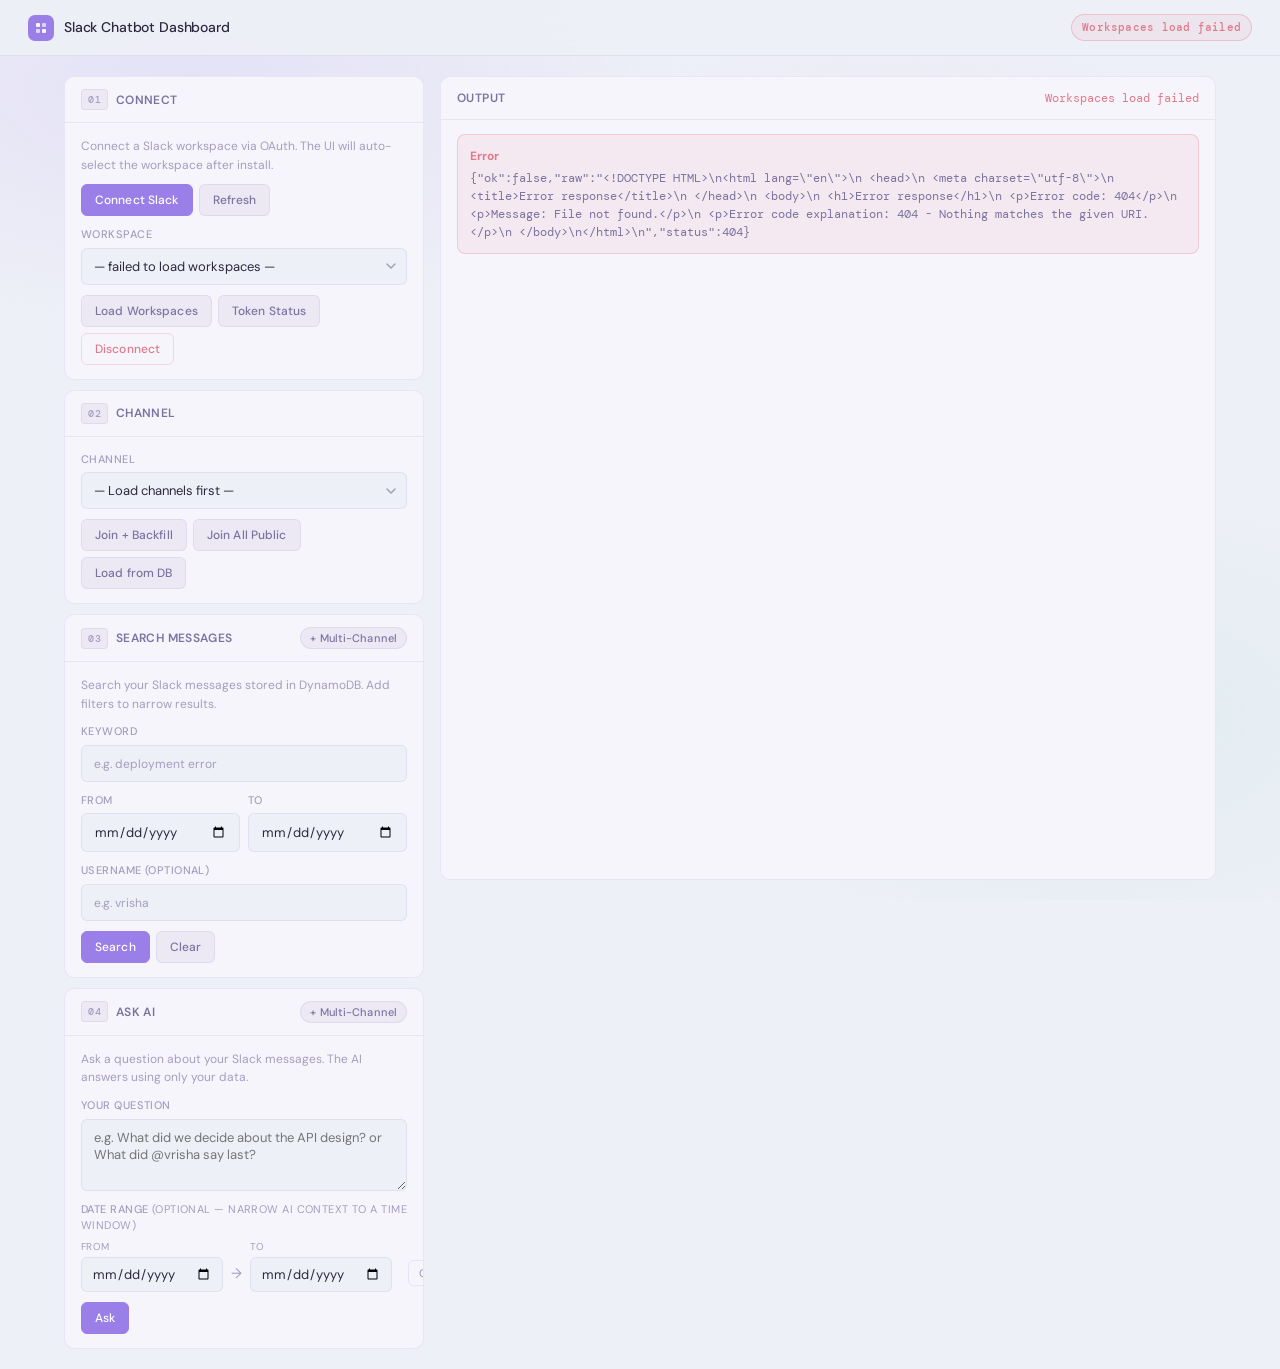
==== frontend/index.html @ 216f4c78 "adding date filter in ask ai feature" ====
<!doctype html>
<html lang="en">
<head>
  <meta charset="utf-8" />
  <title>Slack Chatbot Dashboard</title>
  <meta name="viewport" content="width=device-width, initial-scale=1" />
  <link rel="preconnect" href="https://fonts.googleapis.com">
  <link href="https://fonts.googleapis.com/css2?family=DM+Sans:wght@300;400;500;600&family=DM+Mono:wght@400;500&display=swap" rel="stylesheet">
<style>
    *, *::before, *::after { box-sizing: border-box; margin: 0; padding: 0; }

    :root {
      --bg: #eef0f7;
      --surface: #f7f5fc;
      --surface2: #ece9f5;
      --border: rgba(140,120,200,0.13);
      --border-hover: rgba(140,120,200,0.24);
      --text: #2c2840;
      --text-muted: #a49dbf;
      --text-soft: #7b73a0;
      --accent: #9b7fe8;
      --accent-glow: rgba(155,127,232,0.14);
      --danger: #e07a8a;
      --danger-bg: rgba(224,122,138,0.09);
      --success: #6dbfa0;
      --radius: 10px;
      --radius-sm: 6px;
    }

    body {
      font-family: 'DM Sans', sans-serif;
      background: var(--bg);
      color: var(--text);
      min-height: 100vh;
      font-size: 14px;
      line-height: 1.5;
      -webkit-font-smoothing: antialiased;
    }

    body::before {
      content: '';
      position: fixed;
      inset: 0;
      background:
        radial-gradient(ellipse 60% 40% at 15% 10%, rgba(185,160,245,0.18) 0%, transparent 65%),
        radial-gradient(ellipse 50% 40% at 85% 80%, rgba(130,210,190,0.13) 0%, transparent 65%),
        radial-gradient(ellipse 40% 30% at 70% 20%, rgba(245,170,185,0.10) 0%, transparent 60%);
      pointer-events: none;
      z-index: 0;
    }

    header {
      position: sticky;
      top: 0;
      z-index: 100;
      display: flex;
      align-items: center;
      justify-content: space-between;
      padding: 0 28px;
      height: 56px;
      background: rgba(238,240,247,0.85);
      backdrop-filter: blur(16px);
      -webkit-backdrop-filter: blur(16px);
      border-bottom: 1px solid var(--border);
    }

    .header-left { display: flex; align-items: center; gap: 10px; }

    .logo-icon {
      width: 26px; height: 26px;
      background: var(--accent);
      border-radius: 7px;
      display: flex; align-items: center; justify-content: center;
      flex-shrink: 0;
    }
    .logo-icon svg { display: block; }

    h1 { font-size: 14px; font-weight: 500; color: var(--text); letter-spacing: -0.01em; }

    .pill {
      font-size: 11px;
      font-family: 'DM Mono', monospace;
      font-weight: 500;
      padding: 4px 10px;
      border-radius: 999px;
      border: 1px solid var(--border);
      background: var(--surface);
      color: var(--text-soft);
      transition: all 0.3s ease;
      letter-spacing: 0.02em;
    }
    .pill.ok   { border-color: rgba(109,191,160,0.35); color: #3d9e7e; background: rgba(109,191,160,0.12); }
    .pill.warn { border-color: rgba(220,170,80,0.35);  color: #9e7820; background: rgba(220,170,80,0.10); }
    .pill.err  { border-color: rgba(224,122,138,0.35); color: var(--danger); background: var(--danger-bg); }
    .session-badge {
      font-size: 11px; font-family: 'DM Mono', monospace;
      color: var(--text-muted); letter-spacing: 0.02em;
      display: flex; align-items: center; gap: 8px;
    }
    .session-dot {
      width: 6px; height: 6px; border-radius: 50%;
      background: var(--success); flex-shrink: 0;
      box-shadow: 0 0 0 2px rgba(109,191,160,0.25);
    }
    button.logout-btn {
      padding: 4px 10px; font-size: 11px;
      border-color: rgba(224,122,138,0.2); color: var(--text-muted);
      background: transparent;
    }
    button.logout-btn:hover { color: var(--danger); border-color: rgba(224,122,138,0.4); background: var(--danger-bg); }


    .wrap {
      position: relative; z-index: 1;
      display: grid; grid-template-columns: 360px 1fr;
      gap: 16px; padding: 20px 24px;
      max-width: 1200px; margin: 0 auto;
    }

    .sidebar { display: flex; flex-direction: column; gap: 10px; }

    .panel {
      background: var(--surface);
      border: 1px solid var(--border);
      border-radius: var(--radius);
      overflow: hidden;
      transition: border-color 0.2s;
      animation: fadeIn 0.3s ease both;
    }
    .panel:nth-child(1) { animation-delay: 0.00s; }
    .panel:nth-child(2) { animation-delay: 0.07s; }
    .panel:nth-child(3) { animation-delay: 0.14s; }
    .panel:hover { border-color: var(--border-hover); }

    .panel-header {
      display: flex; align-items: center; gap: 8px;
      padding: 12px 16px;
      border-bottom: 1px solid var(--border);
    }

    .step-badge {
      font-size: 10px; font-family: 'DM Mono', monospace; font-weight: 500;
      color: var(--text-muted); background: var(--surface2);
      border: 1px solid var(--border); border-radius: 4px;
      padding: 2px 6px; letter-spacing: 0.05em;
    }

    .panel-title {
      font-size: 12px; font-weight: 600; color: var(--text-soft);
      letter-spacing: 0.03em; text-transform: uppercase;
    }

    .panel-body { padding: 14px 16px; display: flex; flex-direction: column; gap: 10px; }

    .hint { font-size: 12px; color: var(--text-muted); line-height: 1.55; }

    label {
      display: block; font-size: 11px; font-weight: 500;
      color: var(--text-muted); letter-spacing: 0.04em;
      text-transform: uppercase; margin-bottom: 5px;
    }

    input:not([type=checkbox]), select {
      width: 100%; padding: 9px 12px;
      border-radius: var(--radius-sm);
      border: 1px solid var(--border);
      background: var(--bg); color: var(--text);
      font-family: 'DM Sans', sans-serif; font-size: 13px;
      outline: none; transition: border-color 0.2s, box-shadow 0.2s;
      appearance: none; -webkit-appearance: none;
    }
    input[type=checkbox] {
      appearance: auto; -webkit-appearance: checkbox;
      width: 15px; height: 15px;
      flex-shrink: 0; cursor: pointer;
      margin: 0; padding: 0;
      accent-color: var(--accent);
      border: none; background: none;
      border-radius: 0;
    }
    select {
      background-image: url("data:image/svg+xml,%3Csvg width='10' height='6' viewBox='0 0 10 6' fill='none' xmlns='http://www.w3.org/2000/svg'%3E%3Cpath d='M1 1L5 5L9 1' stroke='%23a49dbf' stroke-width='1.5' stroke-linecap='round' stroke-linejoin='round'/%3E%3C/svg%3E");
      background-repeat: no-repeat; background-position: right 10px center; padding-right: 28px;
    }
    input:not([type=checkbox]):focus, select:focus {
      border-color: rgba(155,127,232,0.45);
      box-shadow: 0 0 0 3px var(--accent-glow);
    }
    input:not([type=checkbox])::placeholder { color: var(--text-muted); font-size: 12px; }

    .btn-group { display: flex; flex-wrap: wrap; gap: 6px; }

    button {
      padding: 7px 13px; border-radius: var(--radius-sm);
      border: 1px solid var(--border); background: var(--surface2);
      color: var(--text-soft); cursor: pointer;
      font-family: 'DM Sans', sans-serif; font-size: 12px; font-weight: 500;
      transition: all 0.15s ease; white-space: nowrap; letter-spacing: 0.01em;
    }
    button:hover { background: rgba(155,127,232,0.08); border-color: var(--border-hover); color: var(--text); }
    button:active { transform: scale(0.98); }

    button.primary { background: var(--accent); border-color: var(--accent); color: #fff; }
    button.primary:hover { background: #b096f0; border-color: #b096f0; }

    button.danger { border-color: rgba(224,122,138,0.25); color: var(--danger); background: transparent; }
    button.danger:hover { background: var(--danger-bg); border-color: rgba(224,122,138,0.45); }

    .row-2 { display: grid; grid-template-columns: 1fr 1fr; gap: 8px; }
    .field { display: flex; flex-direction: column; }

    .output-panel {
      background: var(--surface); border: 1px solid var(--border);
      border-radius: var(--radius); display: flex; flex-direction: column;
      position: sticky; top: 76px; height: calc(100vh - 96px); overflow: hidden;
    }
    .output-header {
      display: flex; align-items: center; justify-content: space-between;
      padding: 12px 16px; border-bottom: 1px solid var(--border); flex-shrink: 0;
    }
    .output-title { font-size: 12px; font-weight: 600; color: var(--text-soft); text-transform: uppercase; letter-spacing: 0.04em; }

    .status-bar { font-size: 12px; font-family: 'DM Mono', monospace; color: var(--text-muted); transition: color 0.3s; }
    .status-bar.ok   { color: #3d9e7e; }
    .status-bar.err  { color: var(--danger); }
    .status-bar.warn { color: #9e7820; }

    .output-body { flex: 1; overflow-y: auto; padding: 14px 16px; }
    .output-body::-webkit-scrollbar { width: 4px; }
    .output-body::-webkit-scrollbar-track { background: transparent; }
    .output-body::-webkit-scrollbar-thumb { background: var(--border-hover); border-radius: 2px; }

    pre {
      font-family: 'DM Mono', monospace; font-size: 12px;
      line-height: 1.65; color: var(--text-soft);
      white-space: pre-wrap; word-break: break-word;
    }

    @keyframes fadeIn {
      from { opacity: 0; transform: translateY(4px); }
      to   { opacity: 1; transform: translateY(0); }
    }

    @media (max-width: 900px) {
      .wrap { grid-template-columns: 1fr; }
      .output-panel { position: static; height: auto; min-height: 300px; }
    }
  </style>
</head>
<body>

<header>
  <div class="header-left">
    <div class="logo-icon">
      <svg width="14" height="14" viewBox="0 0 14 14" fill="none">
        <rect x="2" y="2" width="4" height="4" rx="1" fill="white" opacity="0.95"/>
        <rect x="8" y="2" width="4" height="4" rx="1" fill="white" opacity="0.65"/>
        <rect x="2" y="8" width="4" height="4" rx="1" fill="white" opacity="0.65"/>
        <rect x="8" y="8" width="4" height="4" rx="1" fill="white" opacity="0.95"/>
      </svg>
    </div>
    <h1>Slack Chatbot Dashboard</h1>
  </div>
  <div style="display:flex;align-items:center;gap:10px;">
    <div class="session-badge" id="sessionBadge" style="display:none;">
      <span class="session-dot"></span>
      <span id="sessionId" title="Your session ID">···</span>
    </div>
    <button class="logout-btn" id="logoutBtn" onclick="logout()" style="display:none;">Sign out</button>
    <span class="pill" id="pill">Idle</span>
  </div>
</header>

<div class="wrap">
  <div class="sidebar">

    <!-- Connect -->
    <div class="panel">
      <div class="panel-header">
        <span class="step-badge">01</span>
        <span class="panel-title">Connect</span>
      </div>
      <div class="panel-body">
        <p class="hint">Connect a Slack workspace via OAuth. The UI will auto-select the workspace after install.</p>
        <div class="btn-group">
          <button class="primary" onclick="connectSlack()">Connect Slack</button>
          <button onclick="location.reload()">Refresh</button>
        </div>
        <div class="field">
          <label>Workspace</label>
          <select id="workspaceSelect" onchange="loadChannels()">
            <option value="">— No workspaces loaded —</option>
          </select>
        </div>
        <div class="btn-group">
          <button onclick="loadWorkspaces()">Load Workspaces</button>
          <button onclick="checkToken()">Token Status</button>
          <button class="danger" onclick="disconnectWorkspace()">Disconnect</button>
        </div>
      </div>
    </div>

    <!-- Channel -->
    <div class="panel">
      <div class="panel-header">
        <span class="step-badge">02</span>
        <span class="panel-title">Channel</span>
      </div>
      <div class="panel-body">
        <div class="field">
          <label>Channel</label>
          <select id="channelSelect">
            <option value="">— Load channels first —</option>
          </select>
        </div>
        <div class="btn-group">
          <button onclick="joinSelectedAndBackfill()">Join + Backfill</button>
          <button onclick="joinAllAndBackfill()">Join All Public</button>
          <button onclick="loadMessagesFromDB()">Load from DB</button>
        </div>
      </div>
    </div>

    <!-- Search -->
    <div class="panel">
      <div class="panel-header">
        <span class="step-badge">03</span>
        <span class="panel-title">Search Messages</span>
        <div style="margin-left:auto;">
          <button id="searchModeToggle" onclick="toggleSearchMode()" style="font-size:11px;padding:3px 9px;border-radius:999px;background:var(--surface2);border:1px solid var(--border);color:var(--text-soft);">+ Multi-Channel</button>
        </div>
      </div>
      <div class="panel-body">
        <p class="hint" id="searchHint">Search your Slack messages stored in DynamoDB. Add filters to narrow results.</p>

        <!-- Single channel indicator -->
        <div id="searchSingleChannelInfo" style="display:none;font-size:12px;color:var(--text-muted);padding:6px 10px;background:var(--surface2);border-radius:6px;border:1px solid var(--border);">
          Searching in: <span id="searchSingleChannelName" style="color:var(--accent);font-weight:500;">#channel</span>
        </div>

        <!-- Multi-channel picker -->
        <div id="multiSearchChannelPicker" style="display:none;">
          <label>Select Channels to Search</label>
          <div id="multiSearchChannelList" style="max-height:130px;overflow-y:auto;border:1px solid var(--border);border-radius:var(--radius-sm);background:var(--bg);padding:6px 8px;display:flex;flex-direction:column;gap:4px;">
            <span style="font-size:12px;color:var(--text-muted);">Load channels first (Step 02)</span>
          </div>
          <div style="display:flex;gap:6px;margin-top:5px;">
            <button onclick="selectAllSearchChannels()" style="font-size:11px;padding:3px 8px;">Select All</button>
            <button onclick="clearAllSearchChannels()" style="font-size:11px;padding:3px 8px;">Clear All</button>
          </div>
        </div>

        <div class="field">
          <label>Keyword</label>
          <input id="keyword" placeholder="e.g. deployment error" />
        </div>
        <div class="row-2">
          <div class="field">
            <label>From</label>
            <input id="fromDate" type="date" />
          </div>
          <div class="field">
            <label>To</label>
            <input id="toDate" type="date" />
          </div>
        </div>
        <div class="field">
          <label>Username (optional)</label>
          <input id="searchUserId" placeholder="e.g. vrisha" />
        </div>
        <div class="btn-group">
          <button class="primary" id="searchBtn" onclick="searchMessages()">Search</button>
          <button onclick="clearSearch()">Clear</button>
        </div>
      </div>
    </div>

    <!-- Chat (Day 2 — input ready, endpoint wired when backend exists) -->
    <div class="panel">
      <div class="panel-header">
        <span class="step-badge">04</span>
        <span class="panel-title">Ask AI</span>
        <div style="margin-left:auto;">
          <button id="chatModeToggle" onclick="toggleChatMode()" style="font-size:11px;padding:3px 9px;border-radius:999px;background:var(--surface2);border:1px solid var(--border);color:var(--text-soft);">+ Multi-Channel</button>
        </div>
      </div>
      <div class="panel-body">
        <p class="hint">Ask a question about your Slack messages. The AI answers using only your data.</p>

        <!-- Single channel indicator -->
        <div id="chatSingleChannelInfo" style="display:none;font-size:12px;color:var(--text-muted);padding:6px 10px;background:var(--surface2);border-radius:6px;border:1px solid var(--border);">
          Asking in: <span id="chatSingleChannelName" style="color:var(--accent);font-weight:500;">#channel</span>
        </div>

        <!-- Multi-channel picker for chat -->
        <div id="multiChatChannelPicker" style="display:none;">
          <label>Select Channels to Query</label>
          <div id="multiChatChannelList" style="max-height:130px;overflow-y:auto;border:1px solid var(--border);border-radius:var(--radius-sm);background:var(--bg);padding:6px 8px;display:flex;flex-direction:column;gap:4px;">
            <span style="font-size:12px;color:var(--text-muted);">Load channels first (Step 02)</span>
          </div>
          <div style="display:flex;gap:6px;margin-top:5px;">
            <button onclick="selectAllChatChannels()" style="font-size:11px;padding:3px 8px;">Select All</button>
            <button onclick="clearAllChatChannels()" style="font-size:11px;padding:3px 8px;">Clear All</button>
          </div>
        </div>

        <div class="field">
          <label>Your Question</label>
          <textarea id="chatQuestion"
            placeholder="e.g. What did we decide about the API design? or What did @vrisha say last?"
            style="width:100%;min-height:72px;resize:vertical;padding:9px 12px;
                   border-radius:6px;border:1px solid var(--border);
                   background:var(--bg);color:var(--text);
                   font-family:'DM Sans',sans-serif;font-size:13px;
                   outline:none;transition:border-color .2s,box-shadow .2s;"></textarea>
        </div>

        <div class="field">
          <label>Date Range <span style="font-weight:400;color:var(--text-muted)">(optional — narrow AI context to a time window)</span></label>
          <div style="display:flex;gap:8px;align-items:center;">
            <div style="flex:1;">
              <div style="font-size:10px;color:var(--text-muted);margin-bottom:3px;text-transform:uppercase;letter-spacing:.04em;">From</div>
              <input type="date" id="chatFromDate" style="width:100%;padding:7px 10px;border-radius:6px;border:1px solid var(--border);background:var(--bg);color:var(--text);font-size:13px;font-family:'DM Sans',sans-serif;" />
            </div>
            <div style="color:var(--text-muted);margin-top:16px;">→</div>
            <div style="flex:1;">
              <div style="font-size:10px;color:var(--text-muted);margin-bottom:3px;text-transform:uppercase;letter-spacing:.04em;">To</div>
              <input type="date" id="chatToDate" style="width:100%;padding:7px 10px;border-radius:6px;border:1px solid var(--border);background:var(--bg);color:var(--text);font-size:13px;font-family:'DM Sans',sans-serif;" />
            </div><br>
            <div style="margin-top:16px;">
              <button onclick="document.getElementById('chatFromDate').value='';document.getElementById('chatToDate').value='';"
                style="font-size:11px;padding:5px 10px;color:var(--text-muted);background:transparent;border:1px solid var(--border);border-radius:5px;cursor:pointer;">Clear</button>
            </div>
          </div>
        </div>

        <div class="btn-group">
          <button class="primary" id="askBtn" onclick="askChat()">Ask</button>
        </div>
        <div id="chatAnswer" style="display:none;margin-top:8px;padding:10px 12px;
             border-radius:6px;background:var(--surface2);border:1px solid var(--border);">
          <div style="font-size:11px;font-weight:600;color:var(--text-muted);
               text-transform:uppercase;letter-spacing:.04em;margin-bottom:6px;">Answer</div>
          <div id="chatAnswerText" style="font-size:13px;color:var(--text);line-height:1.6;"></div>
          <div id="chatCitations" style="margin-top:10px;"></div>
        </div>
      </div>
    </div>

  </div>

  <!-- Output -->
  <div class="output-panel">
    <div class="output-header">
      <span class="output-title">Output</span>
      <span class="status-bar" id="status">Idle</span>
    </div>
    <div class="output-body">
      <div id="out"></div>
    </div>
  </div>
</div>

<script>
  let oauthPopup = null;

  function getApiBase(){ return window.location.origin + "/api"; }
  function bust(url){ return url + (url.includes("?") ? "&" : "?") + "_ts=" + Date.now(); }
  function setStatus(msg, type){ const s=document.getElementById("status"); const p=document.getElementById("pill"); s.textContent=msg; s.className="status-bar" + (type?" "+type:""); p.textContent=msg.length>24?msg.slice(0,24)+"…":msg; p.className="pill" + (type?" "+type:""); }
  function show(obj){
    const el = document.getElementById("out");
    if (!obj) { el.innerHTML = ""; return; }

    // ── helpers ──────────────────────────────────────────────────────────────
    function esc(s){ return (s||"").replace(/&/g,"&amp;").replace(/</g,"&lt;").replace(/>/g,"&gt;"); }
    function stripSlack(t){ return (t||"").replace(/<https?:\/\/[^|>]+\|([^>]+)>/g,"$1").replace(/<https?:\/\/[^>]+>/g,"[link]").replace(/[*_`]/g,""); }
    function tag(el, cls, html){ return `<${el} class="${cls}">${html}</${el}>`; }
    function badge(txt, color){ return `<span style="display:inline-block;padding:2px 8px;border-radius:999px;font-size:10px;font-weight:600;font-family:'DM Mono',monospace;background:${color}22;color:${color};border:1px solid ${color}44;">${esc(txt)}</span>`; }

    function msgCard(m, idx){
      const name   = esc(m.username || m.user_id || "unknown");
      const time   = esc(m.timestamp_human || m.ts || m.sk || "");
      const ch     = m.channel_id ? `<span style="color:var(--accent);font-size:10px;">#${esc(m.channel_id)}</span>` : "";
      const text   = esc(stripSlack(m.text || m.snippet || "")).replace(/\n/g,"<br>");
      const num    = idx != null ? `<span style="color:var(--text-muted);font-size:10px;font-family:'DM Mono',monospace;flex-shrink:0;">[${idx+1}]</span>` : "";
      return `
        <div style="border:1px solid var(--border);border-radius:8px;padding:10px 12px;margin-bottom:8px;background:var(--surface);">
          <div style="display:flex;align-items:center;gap:8px;margin-bottom:6px;flex-wrap:wrap;">
            ${num}
            <span style="font-size:12px;font-weight:600;color:var(--text);">${name}</span>
            ${ch}
            <span style="font-size:11px;color:var(--text-muted);margin-left:auto;">${time}</span>
          </div>
          <div style="font-size:13px;color:var(--text-soft);line-height:1.55;">${text || '<em style="color:var(--text-muted);">no text</em>'}</div>
        </div>`;
    }

    function statRow(label, val){
      return `<div style="display:flex;justify-content:space-between;align-items:center;padding:5px 0;border-bottom:1px solid var(--border);">
        <span style="font-size:12px;color:var(--text-muted);">${esc(label)}</span>
        <span style="font-size:12px;font-weight:600;color:var(--text);font-family:'DM Mono',monospace;">${esc(String(val))}</span>
      </div>`;
    }

    function section(title, content){
      return `<div style="margin-bottom:16px;">
        <div style="font-size:10px;font-weight:700;color:var(--text-muted);text-transform:uppercase;letter-spacing:.06em;margin-bottom:8px;">${title}</div>
        ${content}
      </div>`;
    }

    // ── error ─────────────────────────────────────────────────────────────────
    if (obj.ok === false || obj.error){
      el.innerHTML = `<div style="padding:12px;border-radius:8px;background:var(--danger-bg);border:1px solid rgba(224,122,138,0.3);">
        <div style="font-size:12px;font-weight:700;color:var(--danger);margin-bottom:4px;">Error</div>
        <div style="font-size:12px;color:var(--text-soft);font-family:'DM Mono',monospace;">${esc(obj.error || obj.slack_error?.error || JSON.stringify(obj))}</div>
      </div>`;
      return;
    }

    let html = "";

    // ── DB messages (loadMessagesFromDB) ──────────────────────────────────────
    if (obj.items && Array.isArray(obj.items)){
      const items = obj.items.filter(m => !(m.subtype === "channel_join" || m.subtype === "channel_leave"));
      const joins = obj.items.length - items.length;
      html += section("Messages from DB",
        `<div style="font-size:11px;color:var(--text-muted);margin-bottom:10px;">`
        + `Showing <strong>${items.length}</strong> messages`
        + (joins ? ` <span style="color:var(--text-muted);">(${joins} join/leave events hidden)</span>` : "")
        + `</div>`
        + (items.length ? items.map((m,i) => msgCard(m,i)).join("") : `<div style="color:var(--text-muted);font-size:13px;">No messages found.</div>`)
      );
    }

    // ── search results ────────────────────────────────────────────────────────
    else if (obj.messages && Array.isArray(obj.messages)){
      const filters = obj.filters || {};
      const filterBadges = [
        filters.username && badge("@"+filters.username, "#0d9488"),
        filters.from    && badge("from "+filters.from, "#2563eb"),
        filters.to      && badge("to "+filters.to, "#2563eb"),
        obj.query       && badge("\""+obj.query+"\"", "#5b4fcf"),
      ].filter(Boolean).join(" ");

      html += `<div style="display:flex;align-items:center;gap:8px;margin-bottom:12px;flex-wrap:wrap;">
        <span style="font-size:13px;font-weight:600;color:var(--text);">${obj.count || 0} result${obj.count===1?"":"s"}</span>
        ${obj.channels_searched > 1 ? badge(obj.channels_searched+" channels","#9b7fe8") : ""}
        ${filterBadges}
      </div>`;

      if (obj.messages.length){
        html += obj.messages.map((m,i) => msgCard(m,i)).join("");
      } else {
        html += `<div style="text-align:center;padding:24px;color:var(--text-muted);font-size:13px;">No messages matched your search.</div>`;
      }
    }

    // ── backfill / join results ───────────────────────────────────────────────
    else if (obj.backfill_all || obj.join_all || obj.backfill || obj.join){
      if (obj.join_all){
        html += section("Join All Channels",
          statRow("Joined", obj.join_all.joined_count ?? "—") +
          statRow("Failed", obj.join_all.failed_count ?? "—")
        );
      }
      if (obj.backfill_all){
        const res = obj.backfill_all.results || [];
        const ok  = res.filter(r=>r.ok);
        html += section("Backfill Summary",
          statRow("Total stored", obj.backfill_all.total_stored ?? "—") +
          statRow("Channels processed", res.length) +
          statRow("Successful", ok.length)
        );
        if (ok.length){
          html += section("Per-channel",
            ok.map(r=>`<div style="display:flex;justify-content:space-between;padding:4px 0;border-bottom:1px solid var(--border);font-size:12px;">
              <span style="color:var(--text-soft);font-family:'DM Mono',monospace;">${esc(r.channel)}</span>
              <span style="color:var(--success);font-weight:600;">${r.stored} stored</span>
            </div>`).join("")
          );
        }
      }
      if (obj.join && !obj.join_all){
        html += section("Channel Joined", statRow("Channel", obj.join.channel_id||"✓"));
      }
      if (obj.backfill && !obj.backfill_all){
        html += section("Backfill Complete",
          statRow("Stored", obj.backfill.stored ?? "—") +
          statRow("Has more", obj.backfill.has_more ? "Yes (paginate)" : "No")
        );
      }
    }

    // ── workspaces ────────────────────────────────────────────────────────────
    else if (obj.workspaces){
      html += section("Connected Workspaces",
        obj.workspaces.length
          ? obj.workspaces.map(w=>`<div style="display:flex;align-items:center;gap:8px;padding:7px 10px;border-radius:6px;background:var(--surface2);margin-bottom:6px;">
              <span style="font-size:18px;">💼</span>
              <div>
                <div style="font-size:13px;font-weight:600;color:var(--text);">${esc(w.team_name||"Unnamed")}</div>
                <div style="font-size:10px;color:var(--text-muted);font-family:'DM Mono',monospace;">${esc(w.team_id)}</div>
              </div>
            </div>`).join("")
          : `<div style="color:var(--text-muted);font-size:13px;">No workspaces connected yet.</div>`
      );
    }

    // ── disconnect ────────────────────────────────────────────────────────────
    else if (obj.ok && obj.team_id && obj.revoked !== undefined){
      html += `<div style="padding:12px;border-radius:8px;background:rgba(109,191,160,0.08);border:1px solid rgba(109,191,160,0.3);">
        <div style="font-size:13px;font-weight:600;color:var(--success);">✓ Workspace disconnected</div>
        <div style="font-size:11px;color:var(--text-muted);margin-top:4px;font-family:'DM Mono',monospace;">${esc(obj.team_id)}</div>
      </div>`;
    }

    // ── chat summary (after AI answer) ────────────────────────────────────────
    else if (obj.ok && obj.question){
      html += `<div style="padding:10px 12px;border-radius:8px;background:rgba(155,127,232,0.06);border:1px solid rgba(155,127,232,0.15);">
        <div style="font-size:11px;font-weight:700;color:var(--accent);text-transform:uppercase;letter-spacing:.04em;margin-bottom:6px;">Query Info</div>
        <div style="font-size:12px;color:var(--text-soft);margin-bottom:4px;">${esc(obj.question)}</div>
        <div style="display:flex;gap:12px;margin-top:8px;font-size:11px;color:var(--text-muted);">
          <span>📨 ${obj.retrieved || 0} messages retrieved</span>
          ${obj.channels_searched > 1 ? `<span>🌐 ${obj.channels_searched} channels</span>` : ""}
        </div>
      </div>`;
    }

    // ── generic ok ───────────────────────────────────────────────────────────
    else if (obj.ok){
      html += `<div style="padding:10px 12px;border-radius:8px;background:rgba(109,191,160,0.08);border:1px solid rgba(109,191,160,0.3);font-size:13px;color:var(--success);">✓ Done</div>`;
    }

    el.innerHTML = html || `<div style="color:var(--text-muted);font-size:12px;">No output.</div>`;
  }
  async function safeJson(r){ const text = await r.text(); try { return JSON.parse(text); } catch { return {ok:false, raw:text, status:r.status}; } }

  async function fetchJson(url, options){
    const res = await fetch(bust(url), Object.assign({ cache:"no-store", credentials:"include" }, options || {}));
    return safeJson(res);
  }

  async function refreshNow(){ await loadWorkspaces(); }

  async function loadWorkspaces(preferredTeamId=""){
    try{
      setStatus("Loading workspaces…");
      const data = await fetchJson(getApiBase() + "/workspaces");
      show(data);
      const sel = document.getElementById("workspaceSelect");
      const channelSel = document.getElementById("channelSelect");
      sel.innerHTML = "";
      channelSel.innerHTML = '<option value="">— Load channels first —</option>';
      if (!data.ok) {
        sel.innerHTML = '<option value="">— failed to load workspaces —</option>';
        setStatus("Workspaces load failed", "err");
        return;
      }
      const list = data.workspaces || [];
      if (!list.length) {
        sel.innerHTML = '<option value="">— none connected yet —</option>';
        setStatus("No workspaces connected", "warn");
        return;
      }
      let chosen = false;
      list.forEach((w, idx) => {
        const opt = document.createElement("option");
        opt.value = w.team_id;
        opt.textContent = w.team_id + (w.team_name ? (" • " + w.team_name) : "");
        if ((preferredTeamId && w.team_id === preferredTeamId) || (!preferredTeamId && idx === 0)) { opt.selected = true; chosen = true; }
        sel.appendChild(opt);
      });
      if (!chosen && sel.options.length > 0) sel.selectedIndex = 0;
      setStatus("Workspaces loaded", "ok");
      if (sel.value) await loadChannels();
    }catch(e){ show({ok:false, error:String(e)}); setStatus("Workspaces load failed", "err"); }
  }

  function connectSlack(){
    setStatus("Opening Slack OAuth…");
    oauthPopup = window.open(getApiBase() + "/install", "slack_oauth_popup", "width=700,height=800,menubar=no,toolbar=no,location=yes,resizable=yes,scrollbars=yes,status=no");
    if (!oauthPopup) setStatus("Popup blocked", "err");
  }

  window.addEventListener("message", async (event) => {
    const data = event.data || {};
    if (data.type === "slack_oauth_success") {
      setStatus("Workspace connected — refreshing…", "ok");
      // Small delay to let the OAuth callback finish writing to DynamoDB
      await new Promise(res => setTimeout(res, 600));
      await loadWorkspaces(data.team_id || "");
    } else if (data.type === "slack_oauth_error") {
      show({ok:false, oauth_error:data.error});
      setStatus("Slack connect failed", "err");
    }
  });

  async function checkToken(){
    const team_id = document.getElementById("workspaceSelect").value;
    if(!team_id){ setStatus("Select a workspace first", "warn"); return; }
    setStatus("Checking token…");
    const data = await fetchJson(getApiBase() + "/token/status?team_id=" + encodeURIComponent(team_id));
    show(data);
    setStatus(data.ok && data.has_token ? "Token OK" : "Token missing", data.ok && data.has_token ? "ok" : "warn");
  }

  async function loadChannels(){
    const team_id = document.getElementById("workspaceSelect").value;
    const sel = document.getElementById("channelSelect");
    if(!team_id){ sel.innerHTML = '<option value="">— Load channels first —</option>'; return; }
    setStatus("Loading channels…");
    const data = await fetchJson(getApiBase() + "/channels?team_id=" + encodeURIComponent(team_id));
    show(data);
    sel.innerHTML = "";
    if (!data.ok) { sel.innerHTML = '<option value="">— failed to load channels —</option>'; setStatus("Channels load failed", "err"); return; }
    const channels = data.channels || [];
    if (!channels.length) { sel.innerHTML = '<option value="">— no channels returned —</option>'; setStatus("No channels", "warn"); return; }
    channels.forEach(c => { const opt=document.createElement("option"); opt.value=c.id; opt.textContent="#" + c.name; sel.appendChild(opt); });
    setStatus("Channels loaded", "ok");
    // Refresh multi-channel pickers if they're open
    if (searchMultiMode) populateMultiChannelList("multiSearchChannelList");
    if (chatMultiMode)   populateMultiChannelList("multiChatChannelList");
  }

  async function backfillOneChannel(team_id, channel_id){
    let cursor = "", totalStored = 0;
    while (true){
      const url = getApiBase() + "/backfill-channel?team_id=" + encodeURIComponent(team_id) + "&channel_id=" + encodeURIComponent(channel_id) + "&limit=200" + (cursor ? "&cursor=" + encodeURIComponent(cursor) : "");
      const data = await fetchJson(url, { method:"POST" });
      if (!data.ok) return { ok:false, error:data };
      totalStored += (data.stored_new || 0);
      if (!data.has_more) break;
      cursor = data.next_cursor || "";
      await new Promise(res => setTimeout(res, 350));
    }
    return { ok:true, stored: totalStored };
  }

  async function joinSelectedAndBackfill(){
    try{
      const team_id = document.getElementById("workspaceSelect").value;
      const channel_id = document.getElementById("channelSelect").value;
      if(!team_id || !channel_id){ setStatus("Select workspace + channel first", "warn"); return; }
      setStatus("Joining channel…");
      const j = await fetchJson(getApiBase() + "/join-channel?team_id=" + encodeURIComponent(team_id) + "&channel_id=" + encodeURIComponent(channel_id), { method:"POST" });
      if(!j.ok){ show(j); setStatus("Join failed", "err"); return; }
      setStatus("Backfilling…");
      const bf = await backfillOneChannel(team_id, channel_id);
      show({ join:j, backfill:bf });
      setStatus(bf.ok ? ("Done — " + bf.stored + " stored") : "Backfill failed", bf.ok ? "ok" : "err");
    }catch(e){ show({ok:false, error:String(e)}); setStatus("Failed", "err"); }
  }

  async function joinAllAndBackfill(){
    try{
      const team_id = document.getElementById("workspaceSelect").value;
      if(!team_id){ setStatus("Select a workspace first", "warn"); return; }
      setStatus("Joining all public channels…");
      const j = await fetchJson(getApiBase() + "/join-all-public?team_id=" + encodeURIComponent(team_id), { method:"POST" });
      if(!j.ok){ show(j); setStatus("Join-all failed", "err"); return; }
      await loadChannels();
      const channelIds = Array.from(document.getElementById("channelSelect").options).map(o => o.value).filter(Boolean);
      if(!channelIds.length){ show(j); setStatus("No channels loaded", "warn"); return; }
      let total = 0, results = [];
      for (let i = 0; i < channelIds.length; i++){
        setStatus(`Backfilling ${i+1}/${channelIds.length}…`);
        const bf = await backfillOneChannel(team_id, channelIds[i]);
        results.push({ channel: channelIds[i], ...bf });
        if (bf.ok) total += bf.stored;
        await new Promise(res => setTimeout(res, 400));
      }
      show({ join_all:j, backfill_all:{ total_stored: total, results } });
      setStatus("Done — " + total + " total stored", "ok");
    }catch(e){ show({ok:false, error:String(e)}); setStatus("Failed", "err"); }
  }

  async function loadMessagesFromDB(){
    try{
      const team_id = document.getElementById("workspaceSelect").value;
      const channel_id = document.getElementById("channelSelect").value;
      if(!team_id || !channel_id){ setStatus("Select workspace + channel first", "warn"); return; }
      setStatus("Loading from DB…");
      const data = await fetchJson(getApiBase() + "/db-messages?team_id=" + encodeURIComponent(team_id) + "&channel_id=" + encodeURIComponent(channel_id) + "&limit=50");
      show(data);
      setStatus(data.ok ? "Loaded from DB" : "DB load failed", data.ok ? "ok" : "err");
    }catch(e){ show({ok:false, error:String(e)}); setStatus("DB load failed", "err"); }
  }

  async function disconnectWorkspace(){
    try{
      const team_id = document.getElementById("workspaceSelect").value;
      const workspaceSel = document.getElementById("workspaceSelect");
      const channelSel = document.getElementById("channelSelect");
      if(!team_id){ setStatus("Select a workspace first", "warn"); return; }
      if(!confirm("Disconnect this workspace? This will revoke the token and delete the secret.")) return;
      setStatus("Disconnecting…");
      const data = await fetchJson(getApiBase() + "/workspaces/" + encodeURIComponent(team_id), { method:"DELETE" });
      show(data);
      if (!data.ok) { setStatus("Disconnect failed", "err"); return; }
      workspaceSel.innerHTML = '<option value="">— none connected yet —</option>';
      channelSel.innerHTML = '<option value="">— Load channels first —</option>';
      setStatus("Disconnected", "ok");
      await loadWorkspaces();
    }catch(e){ show({ok:false, error:String(e)}); setStatus("Disconnect failed", "err"); }
  }

  // ── Mode state ────────────────────────────────────────────────────────────
  let searchMultiMode = false;
  let chatMultiMode   = false;

  function toggleSearchMode() {
    searchMultiMode = !searchMultiMode;
    const btn = document.getElementById("searchModeToggle");
    const picker = document.getElementById("multiSearchChannelPicker");
    const info = document.getElementById("searchSingleChannelInfo");
    if (searchMultiMode) {
      btn.textContent = "✕ Single Channel";
      btn.style.background = "rgba(155,127,232,0.12)";
      btn.style.borderColor = "rgba(155,127,232,0.4)";
      btn.style.color = "var(--accent)";
      picker.style.display = "block";
      info.style.display = "none";
      populateMultiChannelList("multiSearchChannelList");
    } else {
      btn.textContent = "+ Multi-Channel";
      btn.style.background = "";
      btn.style.borderColor = "";
      btn.style.color = "";
      picker.style.display = "none";
      info.style.display = "none";
    }
  }

  function toggleChatMode() {
    chatMultiMode = !chatMultiMode;
    const btn = document.getElementById("chatModeToggle");
    const picker = document.getElementById("multiChatChannelPicker");
    const info = document.getElementById("chatSingleChannelInfo");
    if (chatMultiMode) {
      btn.textContent = "✕ Single Channel";
      btn.style.background = "rgba(155,127,232,0.12)";
      btn.style.borderColor = "rgba(155,127,232,0.4)";
      btn.style.color = "var(--accent)";
      picker.style.display = "block";
      info.style.display = "none";
      populateMultiChannelList("multiChatChannelList");
    } else {
      btn.textContent = "+ Multi-Channel";
      btn.style.background = "";
      btn.style.borderColor = "";
      btn.style.color = "";
      picker.style.display = "none";
      info.style.display = "none";
    }
  }

  // Track selections per container independently
  const _multiSelections = {};

  function populateMultiChannelList(containerId) {
    const container = document.getElementById(containerId);
    const channelSel = document.getElementById("channelSelect");
    const opts = Array.from(channelSel.options).filter(o => o.value);
    if (!opts.length) {
      container.innerHTML = '<span style="font-size:12px;color:var(--text-muted);">Load channels first (Step 02)</span>';
      return;
    }
    // First time: default all checked. After that: restore user's choices.
    if (!_multiSelections[containerId]) {
      _multiSelections[containerId] = new Set(opts.map(o => o.value));
    }
    const sel = _multiSelections[containerId];
    container.innerHTML = "";
    opts.forEach(o => {
      const uid = "chk_" + containerId + "_" + o.value.replace(/[^a-zA-Z0-9]/g,"_");
      const cb = document.createElement("input");
      cb.type  = "checkbox";
      cb.id    = uid;
      cb.value = o.value;
      cb.checked = sel.has(o.value);
      // Update our tracking set on change
      cb.addEventListener("change", () => {
        if (cb.checked) sel.add(o.value); else sel.delete(o.value);
      });
      const lbl = document.createElement("label");
      lbl.htmlFor = uid;
      lbl.style.cssText = "display:flex;align-items:center;gap:8px;padding:6px 8px;border-radius:5px;cursor:pointer;width:100%;box-sizing:border-box;text-transform:none;letter-spacing:0;font-size:13px;color:var(--text-soft);font-weight:400;margin:0;";
      lbl.onmouseover = () => lbl.style.background = "rgba(155,127,232,0.08)";
      lbl.onmouseout  = () => lbl.style.background = "transparent";
      lbl.appendChild(cb);
      lbl.appendChild(document.createTextNode(o.textContent));
      container.appendChild(lbl);
    });
  }

  function getCheckedChannels(containerId) {
    return Array.from(document.getElementById(containerId).querySelectorAll('input[type=checkbox]:checked')).map(cb => cb.value);
  }

  function selectAllSearchChannels() {
    document.getElementById("multiSearchChannelList").querySelectorAll("input[type=checkbox]").forEach(cb => { cb.checked = true; if(_multiSelections["multiSearchChannelList"]) _multiSelections["multiSearchChannelList"].add(cb.value); });
  }
  function clearAllSearchChannels() {
    document.getElementById("multiSearchChannelList").querySelectorAll("input[type=checkbox]").forEach(cb => { cb.checked = false; if(_multiSelections["multiSearchChannelList"]) _multiSelections["multiSearchChannelList"].delete(cb.value); });
  }
  function selectAllChatChannels() {
    document.getElementById("multiChatChannelList").querySelectorAll("input[type=checkbox]").forEach(cb => { cb.checked = true; if(_multiSelections["multiChatChannelList"]) _multiSelections["multiChatChannelList"].add(cb.value); });
  }
  function clearAllChatChannels() {
    document.getElementById("multiChatChannelList").querySelectorAll("input[type=checkbox]").forEach(cb => { cb.checked = false; if(_multiSelections["multiChatChannelList"]) _multiSelections["multiChatChannelList"].delete(cb.value); });
  }

  async function searchMessages(){
    try {
      const team_id = document.getElementById("workspaceSelect").value;
      if (!team_id) { setStatus("Select workspace first", "warn"); return; }
      const q = document.getElementById("keyword").value.trim();
      const from = document.getElementById("fromDate").value;
      const to = document.getElementById("toDate").value;
      const user_id = document.getElementById("searchUserId").value.trim();

      if (searchMultiMode) {
        const channelIds = getCheckedChannels("multiSearchChannelList");
        if (!channelIds.length) { setStatus("Select at least one channel", "warn"); return; }
        let url = getApiBase() + "/search/multi?team_id=" + encodeURIComponent(team_id)
          + "&channel_ids=" + encodeURIComponent(channelIds.join(","));
        if (q) url += "&q=" + encodeURIComponent(q);
        if (from) url += "&from=" + encodeURIComponent(from);
        if (to) url += "&to=" + encodeURIComponent(to);
        if (user_id) url += "&username=" + encodeURIComponent(user_id);
        setStatus("Searching " + channelIds.length + " channels…");
        const data = await fetchJson(url);
        show(data);
        const n = data.count || 0;
        const chCount = data.channels_searched || channelIds.length;
        setStatus(data.ok ? (n > 0 ? `Found ${n} result${n===1?"":"s"} across ${chCount} channels` : "No results found") : "Search failed", data.ok ? (n > 0 ? "ok" : "warn") : "err");
      } else {
        const channel_id = document.getElementById("channelSelect").value;
        if (!channel_id) { setStatus("Select workspace + channel first", "warn"); return; }
        let url = getApiBase() + "/search?team_id=" + encodeURIComponent(team_id) + "&channel_id=" + encodeURIComponent(channel_id);
        if (q) url += "&q=" + encodeURIComponent(q);
        if (from) url += "&from=" + encodeURIComponent(from);
        if (to) url += "&to=" + encodeURIComponent(to);
        if (user_id) url += "&username=" + encodeURIComponent(user_id);
        setStatus("Searching…");
        const data = await fetchJson(url);
        show(data);
        const n = data.count || 0;
        setStatus(data.ok ? (n > 0 ? `Found ${n} message${n===1?"":"s"}` : "No results found") : "Search failed", data.ok ? (n > 0 ? "ok" : "warn") : "err");
      }
    } catch(e) {
      show({ ok:false, error: String(e) });
      setStatus("Search error", "err");
    }
  }
  // ── Ask AI ───────────────────────────────────────────────────────────────
  async function askChat() {
    try {
      const team_id    = document.getElementById("workspaceSelect").value;
      const question   = document.getElementById("chatQuestion").value.trim();
      const fromDate   = document.getElementById("chatFromDate").value  || null;
      const toDate     = document.getElementById("chatToDate").value    || null;
      if (!team_id) { setStatus("Select a workspace first", "warn"); return; }
      if (!question)               { setStatus("Enter a question first", "warn"); return; }
      if (question.length > 500)   { setStatus("Question too long (max 500 chars)", "warn"); return; }
      if (fromDate && toDate && fromDate > toDate) { setStatus("'From' date must be before 'To' date", "warn"); return; }

      const btn = document.getElementById("askBtn");
      btn.disabled    = true;
      btn.textContent = "Asking…";
      document.getElementById("chatAnswer").style.display = "none";

      let requestBody;
      let endpoint;

      if (chatMultiMode) {
        const channelIds = getCheckedChannels("multiChatChannelList");
        if (!channelIds.length) { setStatus("Select at least one channel", "warn"); btn.disabled = false; btn.textContent = "Ask"; return; }
        endpoint = getApiBase() + "/chat/multi";
        const payload = { team_id, channel_ids: channelIds, question };
        if (fromDate) payload.from_date = fromDate;
        if (toDate)   payload.to_date   = toDate;
        requestBody = JSON.stringify(payload);
        const dateRange = fromDate ? ` · ${fromDate}${toDate ? " → " + toDate : "+"}` : "";
        setStatus("Thinking across " + channelIds.length + " channels" + dateRange + "…");
      } else {
        const channel_id = document.getElementById("channelSelect").value;
        if (!channel_id) { setStatus("Select workspace + channel first", "warn"); btn.disabled = false; btn.textContent = "Ask"; return; }
        endpoint = getApiBase() + "/chat";
        const payload = { team_id, channel_id, question };
        if (fromDate) payload.from_date = fromDate;
        if (toDate)   payload.to_date   = toDate;
        requestBody = JSON.stringify(payload);
        const dateRange = fromDate ? ` · ${fromDate}${toDate ? " → " + toDate : "+"}` : "";
        setStatus("Thinking" + dateRange + "…");
      }

      const r = await fetch(endpoint, {
        method:      "POST",
        credentials: "include",
        headers:     { "Content-Type": "application/json" },
        body:        requestBody,
      });
      const data = await safeJson(r);
      show(data);

      if (r.status === 403) { setStatus("Access denied", "err"); return; }

      if (data.ok && data.answer) {
        var raw = data.answer || "";

        function parseSection(text, label) {
          var lines = text.split("\n");
          var collecting = false;
          var result = [];
          var allLabels = ["answer", "key points", "action items", "citations"];
          for (var i = 0; i < lines.length; i++) {
            var line = lines[i];
            var lineLower = line.toLowerCase();
            var startsWithLabel = allLabels.some(function (l) { return lineLower.startsWith(l + ":"); });
            if (lineLower.startsWith(label.toLowerCase() + ":")) {
              collecting = true;
              var rest = line.substring(line.indexOf(":") + 1).trim();
              if (rest) result.push(rest);
            } else if (collecting && startsWithLabel) {
              break;
            } else if (collecting) {
              result.push(line);
            }
          }
          return result.join("\n").trim();
        }

        function esc(s) {
          return (s || "").replace(/&/g, "&amp;").replace(/</g, "&lt;").replace(/>/g, "&gt;");
        }

        var answerText  = parseSection(raw, "Answer") || raw;
        var keyPoints   = parseSection(raw, "Key points");
        var actionItems = parseSection(raw, "Action items");

        var html = '<div style="font-size:13px;color:var(--text);line-height:1.7;">'
          + esc(answerText).split("\n").join("<br>") + "</div>";

        if (keyPoints && keyPoints.toLowerCase() !== "none" && keyPoints.trim() !== "") {
          var bullets = keyPoints.split("\n")
            .map(function (b) { return b.replace(/^[\*\-]\s*/, "").trim(); })
            .filter(function (b) { return b.length > 0; });
          html += '<div style="margin-top:12px;">'
            + '<div style="font-size:11px;font-weight:600;color:var(--text-muted);text-transform:uppercase;letter-spacing:.04em;margin-bottom:6px;">Key Points</div>';
          for (var i = 0; i < bullets.length; i++) {
            html += '<div style="display:flex;gap:6px;margin-bottom:4px;font-size:13px;color:var(--text-soft);">'
              + '<span style="color:var(--accent);flex-shrink:0;">&#xB7;</span>'
              + "<span>" + esc(bullets[i]) + "</span></div>";
          }
          html += "</div>";
        }

        if (actionItems && actionItems.toLowerCase() !== "none" && actionItems.trim() !== "") {
          html += '<div style="margin-top:12px;padding:8px 12px;border-radius:6px;'
            + "background:rgba(155,127,232,0.07);border:1px solid rgba(155,127,232,0.15);\">"
            + '<div style="font-size:11px;font-weight:600;color:var(--accent);text-transform:uppercase;'
            + 'letter-spacing:.04em;margin-bottom:4px;">Action Items</div>'
            + '<div style="font-size:13px;color:var(--text-soft);">'
            + esc(actionItems).split("\n").join("<br>") + "</div></div>";
        }

        // Multi-channel badge
        if (data.channels_searched && data.channels_searched > 1) {
          html = '<div style="font-size:11px;color:var(--accent);margin-bottom:8px;padding:4px 8px;background:rgba(155,127,232,0.08);border-radius:4px;border:1px solid rgba(155,127,232,0.2);">🌐 Answer synthesized from <strong>' + data.channels_searched + ' channels</strong> · ' + (data.retrieved_count || 0) + ' messages reviewed</div>' + html;
        }

        // Resolved username badge — shown when a name was auto-detected from the question
        if (data.resolved_username) {
          html = '<div style="font-size:11px;color:var(--teal,#0d9488);margin-bottom:8px;padding:4px 10px;background:rgba(13,148,136,0.07);border-radius:4px;border:1px solid rgba(13,148,136,0.2);display:inline-flex;align-items:center;gap:5px;">'
            + '👤 Filtering messages from <strong>@' + data.resolved_username + '</strong></div><br>' + html;
        }

        // Date range badge
        const chatFrom = document.getElementById("chatFromDate").value;
        const chatTo   = document.getElementById("chatToDate").value;
        if (chatFrom || chatTo) {
          const rangeLabel = chatFrom && chatTo ? chatFrom + " → " + chatTo
                           : chatFrom ? "From " + chatFrom
                           : "Until " + chatTo;
          html = '<div style="font-size:11px;color:#2563eb;margin-bottom:8px;padding:4px 10px;background:rgba(37,99,235,0.07);border-radius:4px;border:1px solid rgba(37,99,235,0.2);display:inline-flex;align-items:center;gap:5px;">'
            + '📅 Date range: <strong>' + rangeLabel + '</strong></div><br>' + html;
        }

        document.getElementById("chatAnswerText").innerHTML = html;

        const citBox = document.getElementById("chatCitations");
        if (data.citations && data.citations.length > 0) {
          function stripSlack(t) {
            return (t || "").replace(/<https?:\/\/[^|>]+\|([^>]+)>/g, "$1")
              .replace(/<https?:\/\/[^>]+>/g, "[link]")
              .replace(/[*_]/g, "");
          }
          citBox.innerHTML = `
            <div style="margin-top:14px;border-top:1px solid var(--border);padding-top:10px;">
              <div style="font-size:11px;font-weight:600;color:var(--text-muted);text-transform:uppercase;letter-spacing:.04em;margin-bottom:8px;">
                Sources (${data.citations.length})
              </div>
              ${data.citations.map((c, i) => `
                <div style="border-left:2px solid var(--accent);padding:6px 10px;margin-bottom:8px;border-radius:0 6px 6px 0;background:var(--surface2);">
                  <div style="font-family:'DM Mono',monospace;font-size:11px;color:var(--text-muted);margin-bottom:4px;">
                    [${i + 1}] ${c.timestamp_human || ""} · ${c.username || c.user_id || "unknown"}${c.channel_id ? ' · <span style="color:var(--accent);">#' + c.channel_id + '</span>' : ''}
                  </div>
                  <div style="font-size:12px;color:var(--text-soft);line-height:1.5;">
                    ${stripSlack(c.snippet || c.text || "").slice(0, 200)}${(c.snippet || "").length > 200 ? "…" : ""}
                  </div>
                </div>`).join("")}
            </div>`;
        } else {
          citBox.innerHTML = "";
        }

        document.getElementById("chatAnswer").style.display = "block";
        const chInfo = data.channels_searched && data.channels_searched > 1 ? ` (${data.channels_searched} channels)` : "";
        setStatus("Answer ready" + chInfo, "ok");
        show({ ok: true, question: data.question, retrieved: data.retrieved_count, channels_searched: data.channels_searched });      } else {
        setStatus("Chat failed", "err");
      }
    } catch (e) {
      show({ ok: false, error: String(e) });
      setStatus("Chat error", "err");
    } finally {
      const btn = document.getElementById("askBtn");
      btn.disabled    = false;
      btn.textContent = "Ask";
    }
  }
// ── Keyboard shortcut: Ctrl+Enter in textarea ─────────────────────────
  document.addEventListener("DOMContentLoaded", () => {
    const ta = document.getElementById("chatQuestion");
    if (ta) {
      ta.addEventListener("keydown", e => {
        if ((e.ctrlKey || e.metaKey) && e.key === "Enter") askChat();
      });
    }
  });

  function clearSearch(){
    document.getElementById("keyword").value = "";
    document.getElementById("fromDate").value = "";
    document.getElementById("toDate").value = "";
    document.getElementById("searchUserId").value = "";
    document.getElementById("chatFromDate").value = "";
    document.getElementById("chatToDate").value = "";
    show({});
    setStatus("Cleared");
  }

  // ── Session Init ─────────────────────────────────────────────────────────
  async function initSession() {
    try {
      const r = await fetchJson(getApiBase() + "/session");
      if (r.ok && r.session_id) {
        document.getElementById("sessionId").textContent = r.session_id.slice(0, 8) + "…";
        document.getElementById("sessionBadge").style.display = "flex";
        document.getElementById("logoutBtn").style.display    = "inline-block";
      }
    } catch(e) { /* non-fatal */ }
    await loadWorkspaces();
  }

  async function logout() {
    if (!confirm("Sign out? Your session will be cleared.")) return;
    try {
      await fetch(getApiBase() + "/logout", { method: "POST", credentials: "include" });
    } catch(e) {}
    // Clear UI
    document.getElementById("workspaceSelect").innerHTML = '<option value="">— none connected yet —</option>';
    document.getElementById("channelSelect").innerHTML   = '<option value="">— Load channels first —</option>';
    document.getElementById("sessionBadge").style.display = "none";
    document.getElementById("logoutBtn").style.display    = "none";
    show({});
    setStatus("Signed out", "warn");
  }

  initSession();
</script>
</body>
</html>
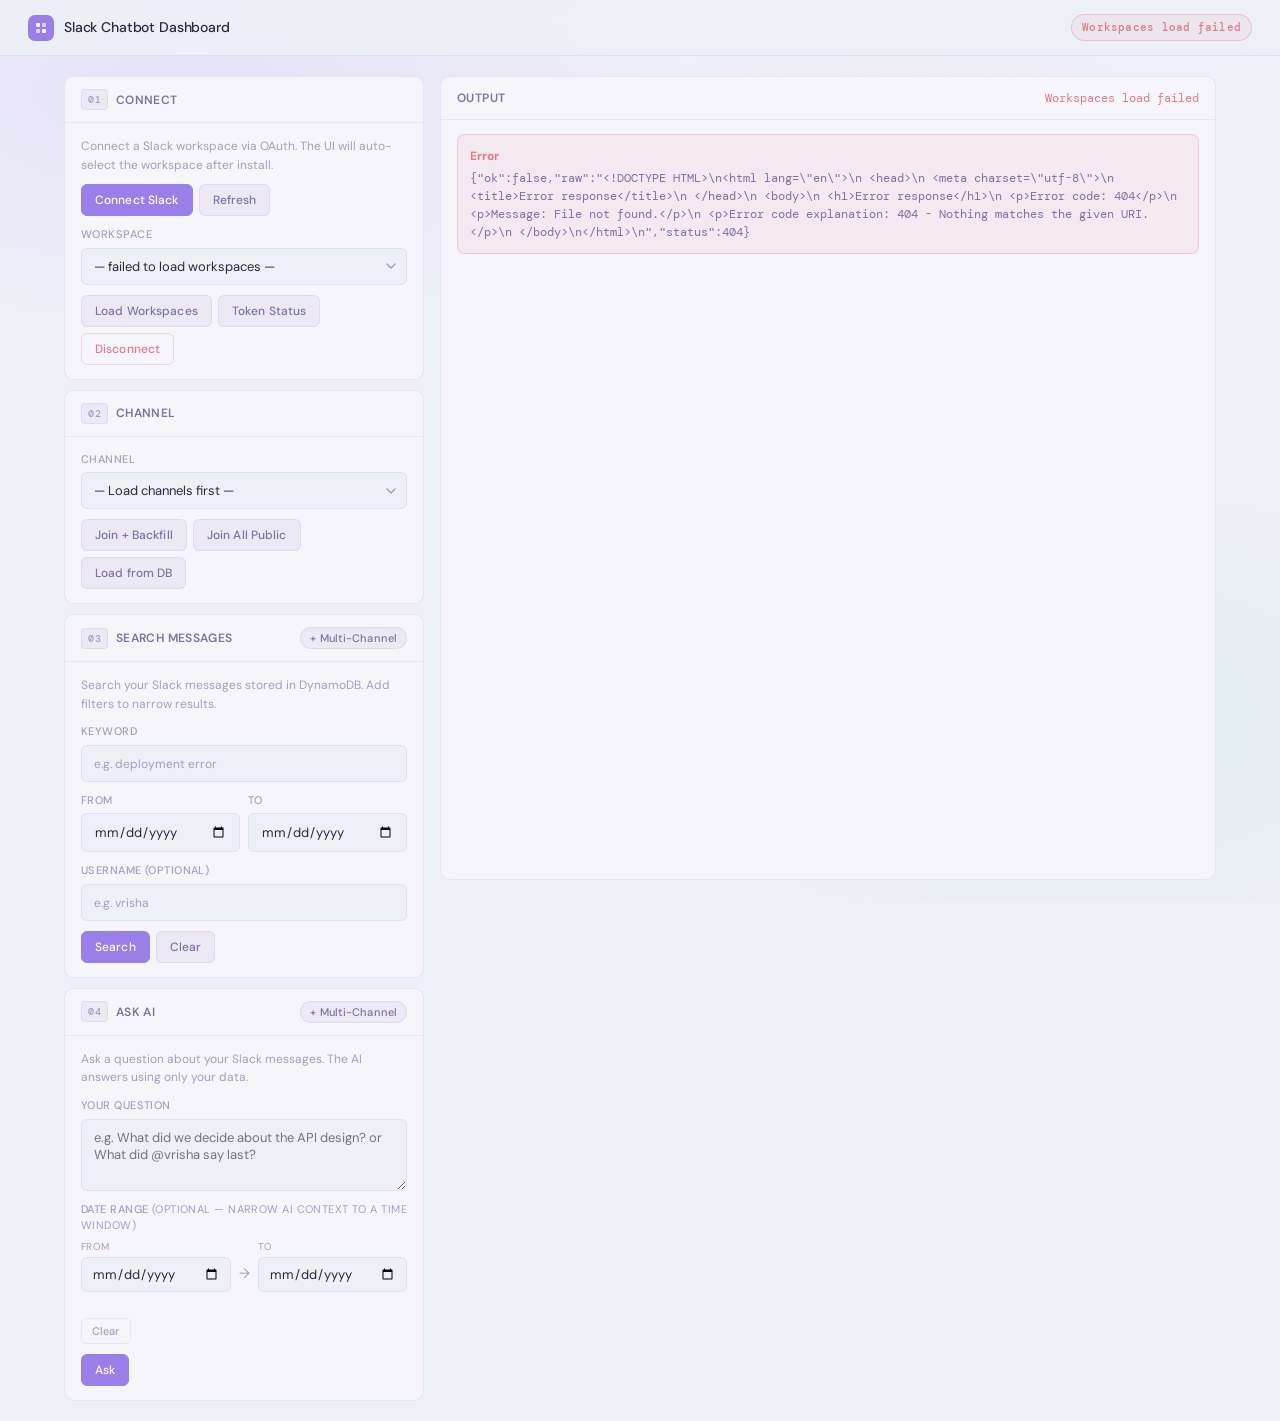
==== commit cadd1e98: "adding date filter in ask ai feature" ====
--- a/frontend/index.html
+++ b/frontend/index.html
@@ -426,14 +426,14 @@
             <div style="flex:1;">
               <div style="font-size:10px;color:var(--text-muted);margin-bottom:3px;text-transform:uppercase;letter-spacing:.04em;">To</div>
               <input type="date" id="chatToDate" style="width:100%;padding:7px 10px;border-radius:6px;border:1px solid var(--border);background:var(--bg);color:var(--text);font-size:13px;font-family:'DM Sans',sans-serif;" />
-            </div><br>
-            <div style="margin-top:16px;">
+            </div>
+          </div>
+        </div>
+
+        <div style="margin-top:16px;">
               <button onclick="document.getElementById('chatFromDate').value='';document.getElementById('chatToDate').value='';"
                 style="font-size:11px;padding:5px 10px;color:var(--text-muted);background:transparent;border:1px solid var(--border);border-radius:5px;cursor:pointer;">Clear</button>
-            </div>
-          </div>
-        </div>
-
+        </div>
         <div class="btn-group">
           <button class="primary" id="askBtn" onclick="askChat()">Ask</button>
         </div>
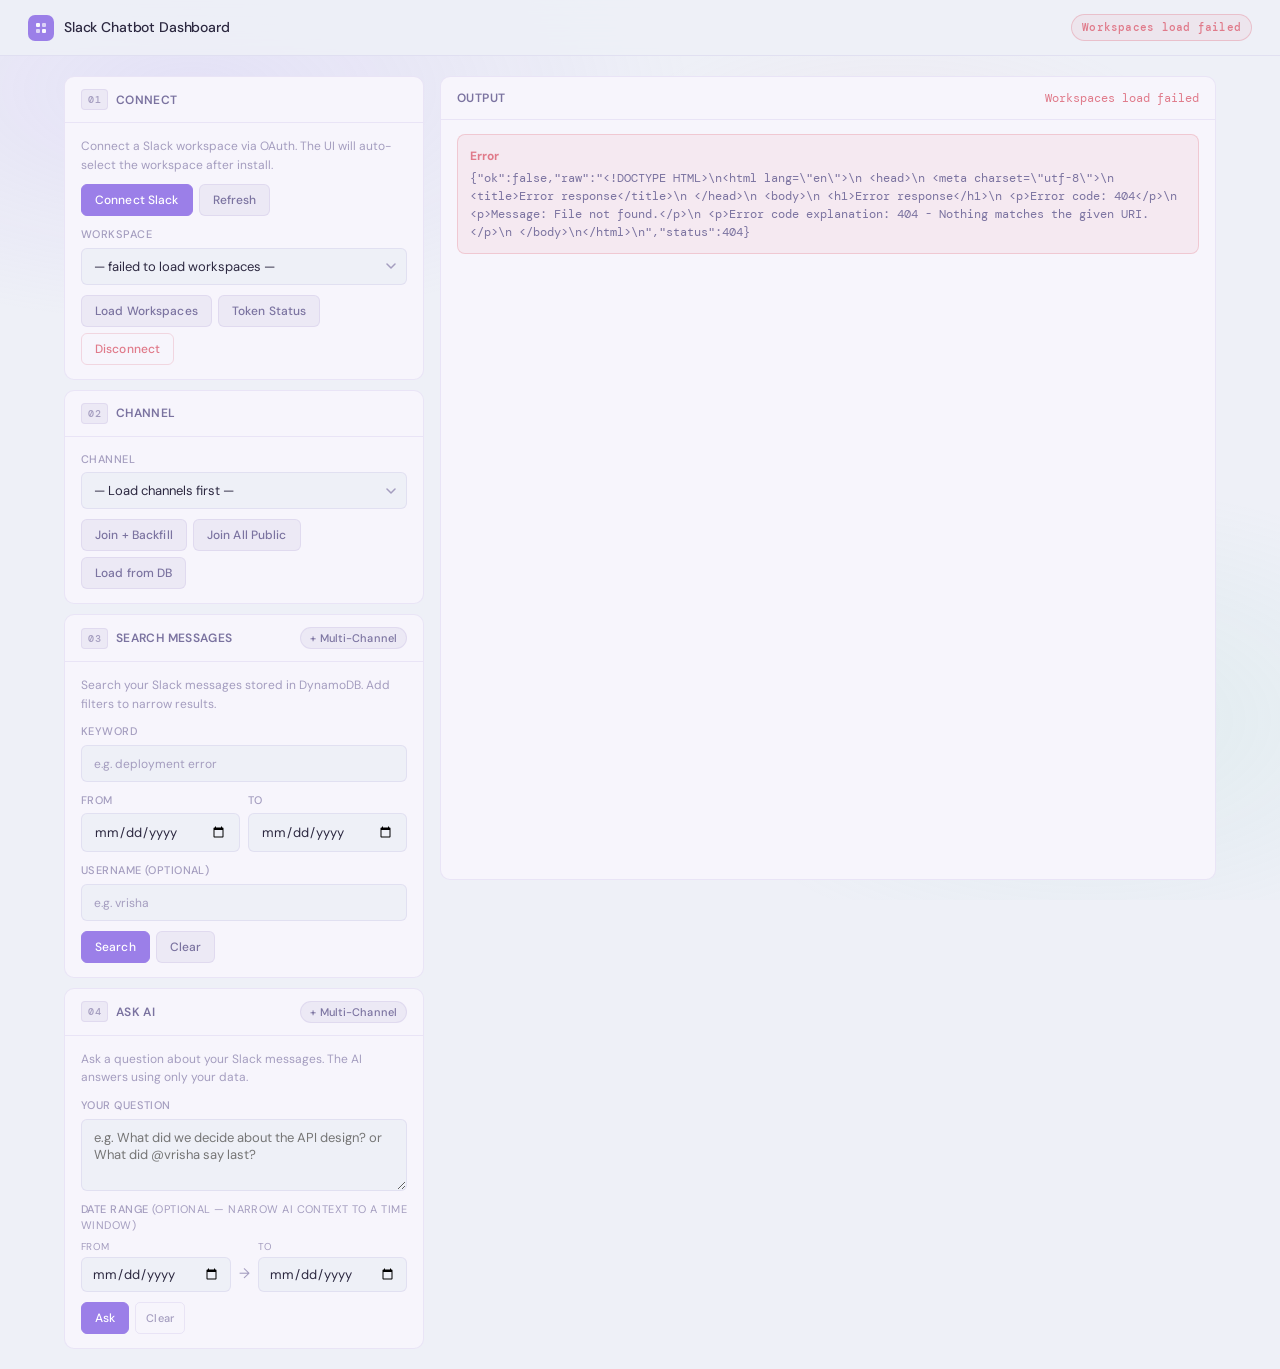
==== commit e036b23b: "adding date filter in ask ai feature" ====
--- a/frontend/index.html
+++ b/frontend/index.html
@@ -430,12 +430,10 @@
           </div>
         </div>
 
-        <div style="margin-top:16px;">
-              <button onclick="document.getElementById('chatFromDate').value='';document.getElementById('chatToDate').value='';"
-                style="font-size:11px;padding:5px 10px;color:var(--text-muted);background:transparent;border:1px solid var(--border);border-radius:5px;cursor:pointer;">Clear</button>
-        </div>
         <div class="btn-group">
           <button class="primary" id="askBtn" onclick="askChat()">Ask</button>
+          <button onclick="document.getElementById('chatFromDate').value='';document.getElementById('chatToDate').value='';"
+                style="font-size:11px;padding:5px 10px;color:var(--text-muted);background:transparent;border:1px solid var(--border);border-radius:5px;cursor:pointer;">Clear</button>
         </div>
         <div id="chatAnswer" style="display:none;margin-top:8px;padding:10px 12px;
              border-radius:6px;background:var(--surface2);border:1px solid var(--border);">
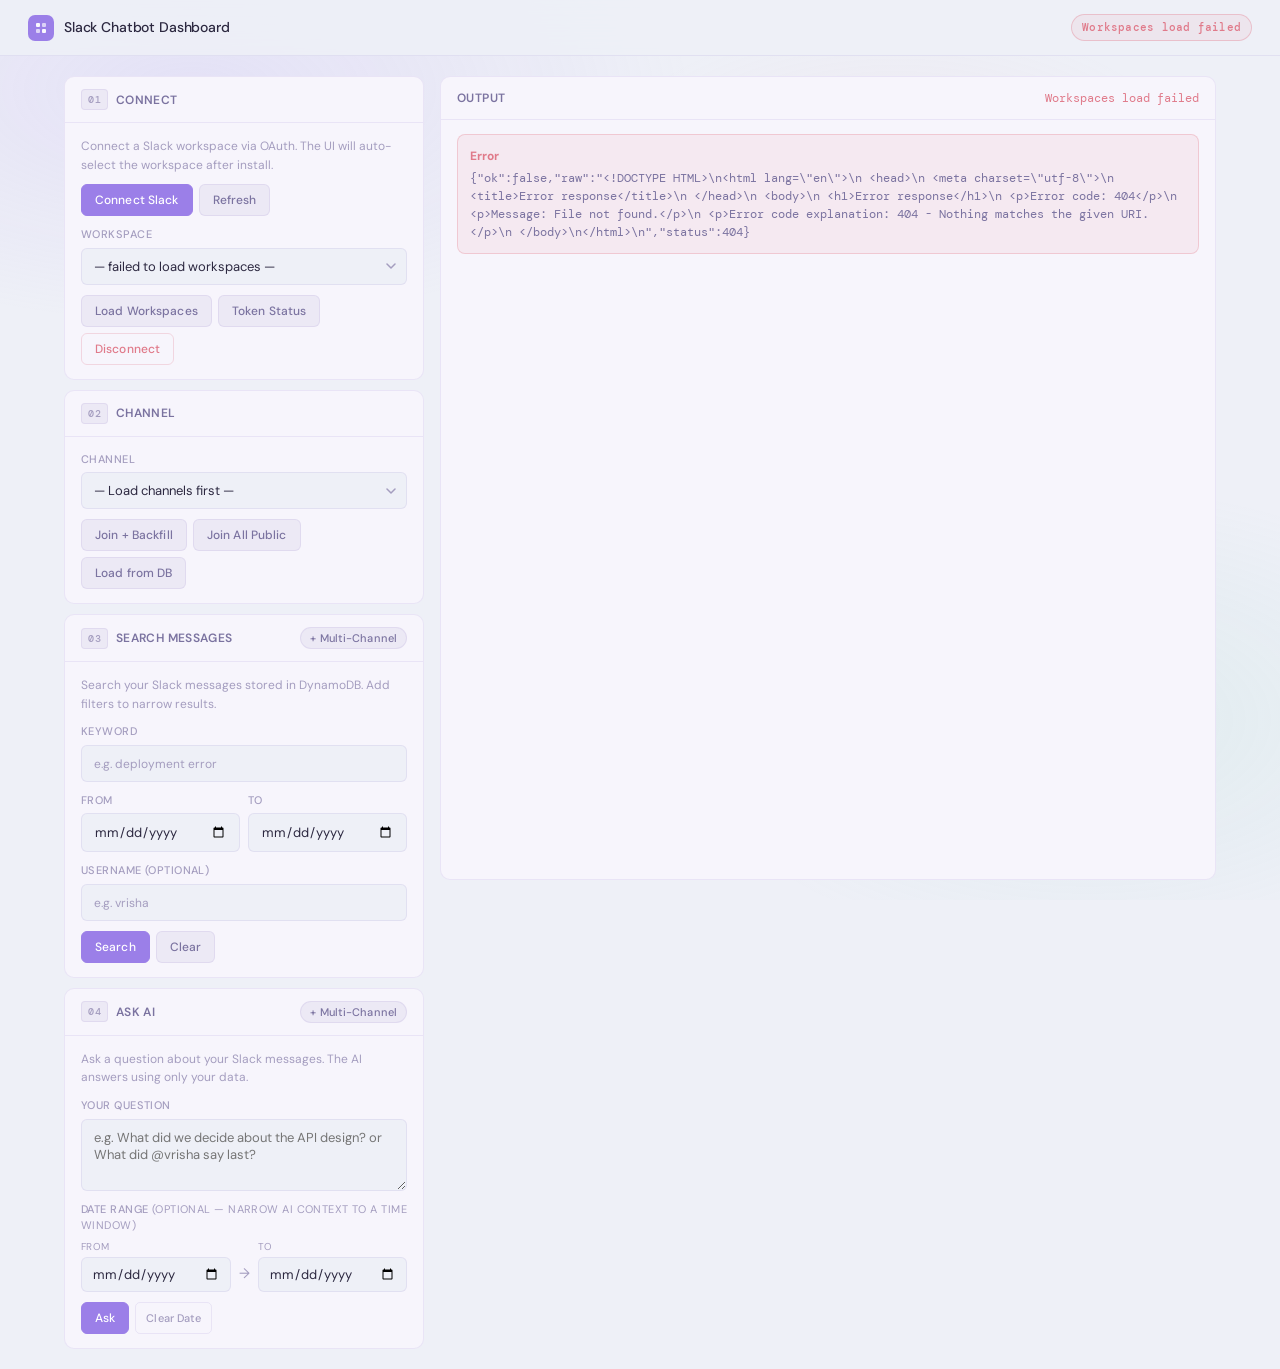
==== commit d7159978: "adding date filter in ask ai feature:modify" ====
--- a/frontend/index.html
+++ b/frontend/index.html
@@ -433,7 +433,7 @@
         <div class="btn-group">
           <button class="primary" id="askBtn" onclick="askChat()">Ask</button>
           <button onclick="document.getElementById('chatFromDate').value='';document.getElementById('chatToDate').value='';"
-                style="font-size:11px;padding:5px 10px;color:var(--text-muted);background:transparent;border:1px solid var(--border);border-radius:5px;cursor:pointer;">Clear</button>
+                style="font-size:11px;padding:5px 10px;color:var(--text-muted);background:transparent;border:1px solid var(--border);border-radius:5px;cursor:pointer;">Clear Date</button>
         </div>
         <div id="chatAnswer" style="display:none;margin-top:8px;padding:10px 12px;
              border-radius:6px;background:var(--surface2);border:1px solid var(--border);">
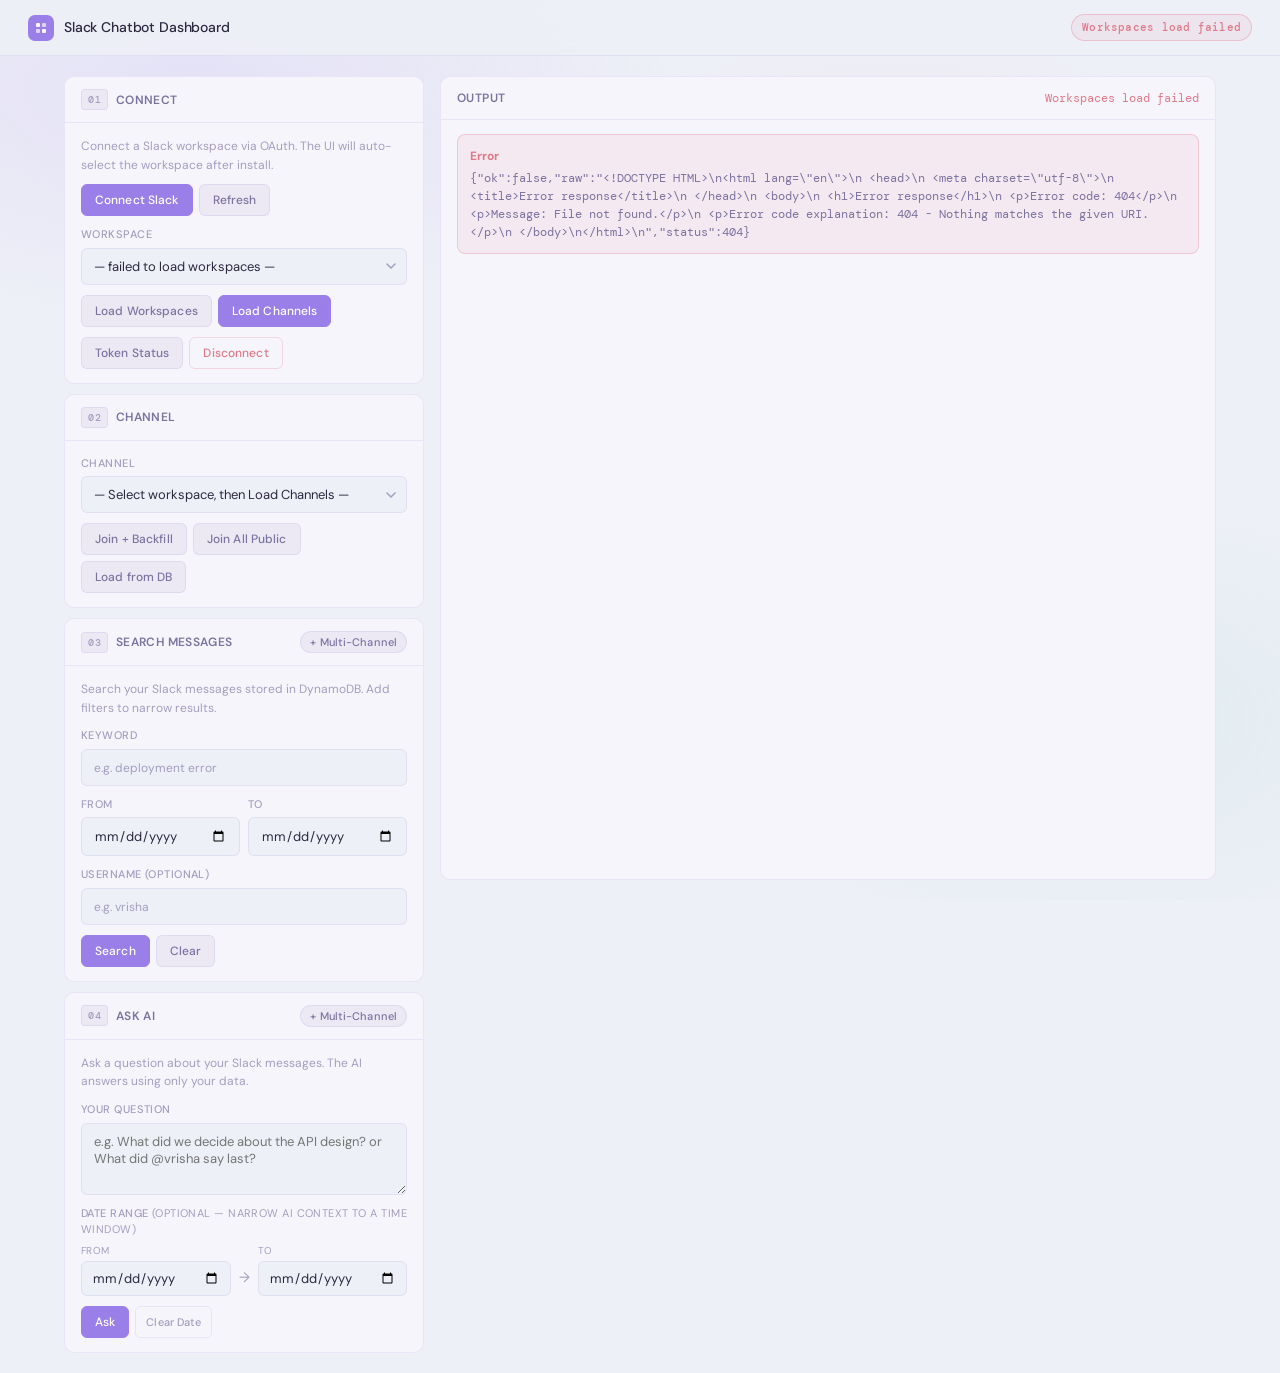
==== commit d0504645: "edits" ====
--- a/frontend/index.html
+++ b/frontend/index.html
@@ -288,12 +288,15 @@
         </div>
         <div class="field">
           <label>Workspace</label>
-          <select id="workspaceSelect" onchange="loadChannels()">
+          <select id="workspaceSelect">
             <option value="">— No workspaces loaded —</option>
           </select>
         </div>
         <div class="btn-group">
           <button onclick="loadWorkspaces()">Load Workspaces</button>
+          <button class="primary" onclick="loadChannels()" id="loadChannelsBtn">Load Channels</button>
+        </div>
+        <div class="btn-group">
           <button onclick="checkToken()">Token Status</button>
           <button class="danger" onclick="disconnectWorkspace()">Disconnect</button>
         </div>
@@ -645,11 +648,13 @@
     try{
       setStatus("Loading workspaces…");
       const data = await fetchJson(getApiBase() + "/workspaces");
+      // Always show the workspace list in the output panel — never overwrite it automatically
       show(data);
       const sel = document.getElementById("workspaceSelect");
       const channelSel = document.getElementById("channelSelect");
       sel.innerHTML = "";
-      channelSel.innerHTML = '<option value="">— Load channels first —</option>';
+      // Reset channels whenever workspaces are reloaded
+      channelSel.innerHTML = '<option value="">— Select workspace, then Load Channels —</option>';
       if (!data.ok) {
         sel.innerHTML = '<option value="">— failed to load workspaces —</option>';
         setStatus("Workspaces load failed", "err");
@@ -665,13 +670,12 @@
       list.forEach((w, idx) => {
         const opt = document.createElement("option");
         opt.value = w.team_id;
-        opt.textContent = w.team_id + (w.team_name ? (" • " + w.team_name) : "");
+        opt.textContent = (w.team_name ? w.team_name : w.team_id) + (w.team_name ? "  (" + w.team_id + ")" : "");
         if ((preferredTeamId && w.team_id === preferredTeamId) || (!preferredTeamId && idx === 0)) { opt.selected = true; chosen = true; }
         sel.appendChild(opt);
       });
       if (!chosen && sel.options.length > 0) sel.selectedIndex = 0;
-      setStatus("Workspaces loaded", "ok");
-      if (sel.value) await loadChannels();
+      setStatus(list.length + " workspace" + (list.length > 1 ? "s" : "") + " loaded — click Load Channels", "ok");
     }catch(e){ show({ok:false, error:String(e)}); setStatus("Workspaces load failed", "err"); }
   }
 
@@ -877,7 +881,6 @@
       cb.id    = uid;
       cb.value = o.value;
       cb.checked = sel.has(o.value);
-      // Update our tracking set on change
       cb.addEventListener("change", () => {
         if (cb.checked) sel.add(o.value); else sel.delete(o.value);
       });
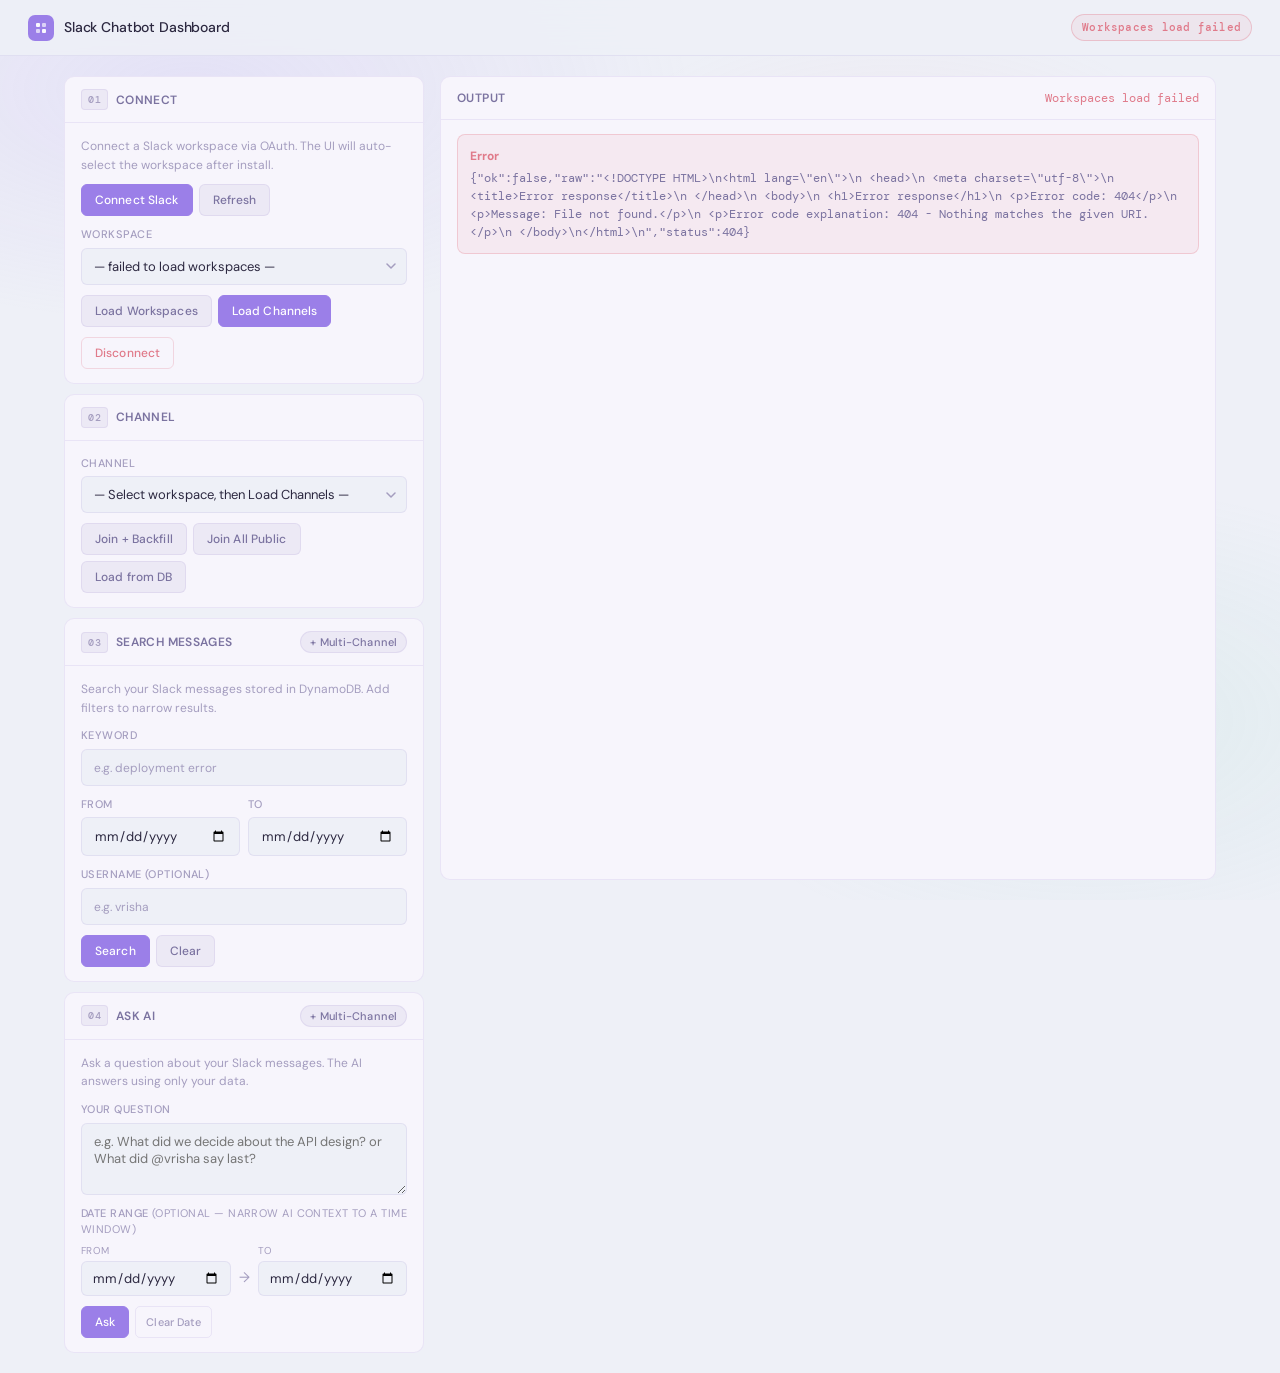
==== commit 329d1ffc: "week 7 edit" ====
--- a/frontend/index.html
+++ b/frontend/index.html
@@ -297,7 +297,7 @@
           <button class="primary" onclick="loadChannels()" id="loadChannelsBtn">Load Channels</button>
         </div>
         <div class="btn-group">
-          <button onclick="checkToken()">Token Status</button>
+          <!-- <button onclick="checkToken()">Token Status</button> -->
           <button class="danger" onclick="disconnectWorkspace()">Disconnect</button>
         </div>
       </div>
@@ -616,9 +616,10 @@
       </div>`;
     }
 
-    // ── chat summary (after AI answer) ────────────────────────────────────────
+    // ── chat answer (full AI response in output panel) ────────────────────────
     else if (obj.ok && obj.question){
-      html += `<div style="padding:10px 12px;border-radius:8px;background:rgba(155,127,232,0.06);border:1px solid rgba(155,127,232,0.15);">
+      // ── query info header ────────────────────────────────────────────────────
+      html += `<div style="padding:10px 12px;border-radius:8px;background:rgba(155,127,232,0.06);border:1px solid rgba(155,127,232,0.15);margin-bottom:14px;">
         <div style="font-size:11px;font-weight:700;color:var(--accent);text-transform:uppercase;letter-spacing:.04em;margin-bottom:6px;">Query Info</div>
         <div style="font-size:12px;color:var(--text-soft);margin-bottom:4px;">${esc(obj.question)}</div>
         <div style="display:flex;gap:12px;margin-top:8px;font-size:11px;color:var(--text-muted);">
@@ -626,6 +627,101 @@
           ${obj.channels_searched > 1 ? `<span>🌐 ${obj.channels_searched} channels</span>` : ""}
         </div>
       </div>`;
+
+      if (obj.answer) {
+        var raw = obj.answer;
+
+        function parseSection(text, label) {
+          var lines = text.split("\n");
+          var collecting = false;
+          var result = [];
+          var allLabels = ["answer", "key points", "action items", "citations"];
+          for (var i = 0; i < lines.length; i++) {
+            var line = lines[i];
+            var lineLower = line.toLowerCase();
+            var startsWithLabel = allLabels.some(function(l){ return lineLower.startsWith(l + ":"); });
+            if (lineLower.startsWith(label.toLowerCase() + ":")) {
+              collecting = true;
+              var rest = line.substring(line.indexOf(":") + 1).trim();
+              if (rest) result.push(rest);
+            } else if (collecting && startsWithLabel) {
+              break;
+            } else if (collecting) {
+              result.push(line);
+            }
+          }
+          return result.join("\n").trim();
+        }
+
+        var answerText  = parseSection(raw, "Answer") || raw;
+        var keyPoints   = parseSection(raw, "Key points");
+        var actionItems = parseSection(raw, "Action items");
+        var isWarning   = raw.startsWith("⚠️");
+
+        // Badges row
+        if (obj.resolved_username) {
+          html += `<div style="display:inline-flex;align-items:center;gap:5px;font-size:11px;color:#0d9488;padding:4px 10px;background:rgba(13,148,136,0.07);border-radius:4px;border:1px solid rgba(13,148,136,0.2);margin-bottom:8px;">
+            👤 Filtering messages from <strong>@${esc(obj.resolved_username)}</strong></div>`;
+        }
+        if (obj.channels_searched > 1) {
+          html += `<div style="font-size:11px;color:var(--accent);padding:4px 8px;background:rgba(155,127,232,0.08);border-radius:4px;border:1px solid rgba(155,127,232,0.2);margin-bottom:8px;">
+            🌐 Answer synthesized from <strong>${obj.channels_searched} channels</strong> · ${obj.retrieved || 0} messages reviewed</div>`;
+        }
+
+        // Main answer block
+        html += `<div style="padding:12px 14px;border-radius:8px;background:${isWarning ? 'var(--danger-bg)' : 'var(--surface2)'};border:1px solid ${isWarning ? 'rgba(224,122,138,0.3)' : 'var(--border)'};margin-bottom:12px;">
+          <div style="font-size:11px;font-weight:600;color:${isWarning ? 'var(--danger)' : 'var(--text-muted)'};text-transform:uppercase;letter-spacing:.04em;margin-bottom:8px;">Answer</div>
+          <div style="font-size:13px;color:var(--text);line-height:1.7;">${esc(answerText).split("\n").join("<br>")}</div>
+        </div>`;
+
+        // Key points
+        if (keyPoints && keyPoints.toLowerCase() !== "none" && keyPoints.trim()) {
+          var bullets = keyPoints.split("\n")
+            .map(function(b){ return b.replace(/^[\*\-]\s*/, "").trim(); })
+            .filter(function(b){ return b.length > 0; });
+          if (bullets.length) {
+            html += `<div style="padding:12px 14px;border-radius:8px;background:var(--surface2);border:1px solid var(--border);margin-bottom:12px;">
+              <div style="font-size:11px;font-weight:600;color:var(--text-muted);text-transform:uppercase;letter-spacing:.04em;margin-bottom:8px;">Key Points</div>`;
+            bullets.forEach(function(b){
+              html += `<div style="display:flex;gap:8px;margin-bottom:6px;font-size:13px;color:var(--text-soft);">
+                <span style="color:var(--accent);flex-shrink:0;margin-top:1px;">·</span>
+                <span>${esc(b)}</span>
+              </div>`;
+            });
+            html += `</div>`;
+          }
+        }
+
+        // Action items
+        if (actionItems && actionItems.toLowerCase() !== "none" && actionItems.trim()) {
+          html += `<div style="padding:12px 14px;border-radius:8px;background:rgba(155,127,232,0.07);border:1px solid rgba(155,127,232,0.18);margin-bottom:12px;">
+            <div style="font-size:11px;font-weight:600;color:var(--accent);text-transform:uppercase;letter-spacing:.04em;margin-bottom:6px;">Action Items</div>
+            <div style="font-size:13px;color:var(--text-soft);line-height:1.65;">${esc(actionItems).split("\n").join("<br>")}</div>
+          </div>`;
+        }
+
+        // Citations / sources
+        if (obj.citations && obj.citations.length > 0) {
+          function stripSlackText(t){
+            return (t||"").replace(/<https?:\/\/[^|>]+\|([^>]+)>/g,"$1")
+              .replace(/<https?:\/\/[^>]+>/g,"[link]")
+              .replace(/[*_]/g,"");
+          }
+          html += `<div style="border-top:1px solid var(--border);padding-top:10px;">
+            <div style="font-size:11px;font-weight:600;color:var(--text-muted);text-transform:uppercase;letter-spacing:.04em;margin-bottom:8px;">Sources (${obj.citations.length})</div>`;
+          obj.citations.forEach(function(c, i){
+            var snippet = esc(stripSlackText(c.snippet || c.text || ""));
+            if (snippet.length > 220) snippet = snippet.slice(0, 220) + "…";
+            html += `<div style="border-left:2px solid var(--accent);padding:7px 10px;margin-bottom:8px;border-radius:0 6px 6px 0;background:var(--surface2);">
+              <div style="font-family:'DM Mono',monospace;font-size:11px;color:var(--text-muted);margin-bottom:4px;">
+                [${i+1}] ${esc(c.timestamp_human||"")} · ${esc(c.username||c.user_id||"unknown")}${c.channel_id ? ' · <span style="color:var(--accent);">#'+esc(c.channel_id)+'</span>' : ''}
+              </div>
+              <div style="font-size:12px;color:var(--text-soft);line-height:1.5;">${snippet}</div>
+            </div>`;
+          });
+          html += `</div>`;
+        }
+      }
     }
 
     // ── generic ok ───────────────────────────────────────────────────────────
@@ -1120,7 +1216,8 @@
         document.getElementById("chatAnswer").style.display = "block";
         const chInfo = data.channels_searched && data.channels_searched > 1 ? ` (${data.channels_searched} channels)` : "";
         setStatus("Answer ready" + chInfo, "ok");
-        show({ ok: true, question: data.question, retrieved: data.retrieved_count, channels_searched: data.channels_searched });      } else {
+        show({ ok: true, question: data.question, answer: data.answer, citations: data.citations, retrieved: data.retrieved_count, channels_searched: data.channels_searched, resolved_username: data.resolved_username });
+      } else {
         setStatus("Chat failed", "err");
       }
     } catch (e) {
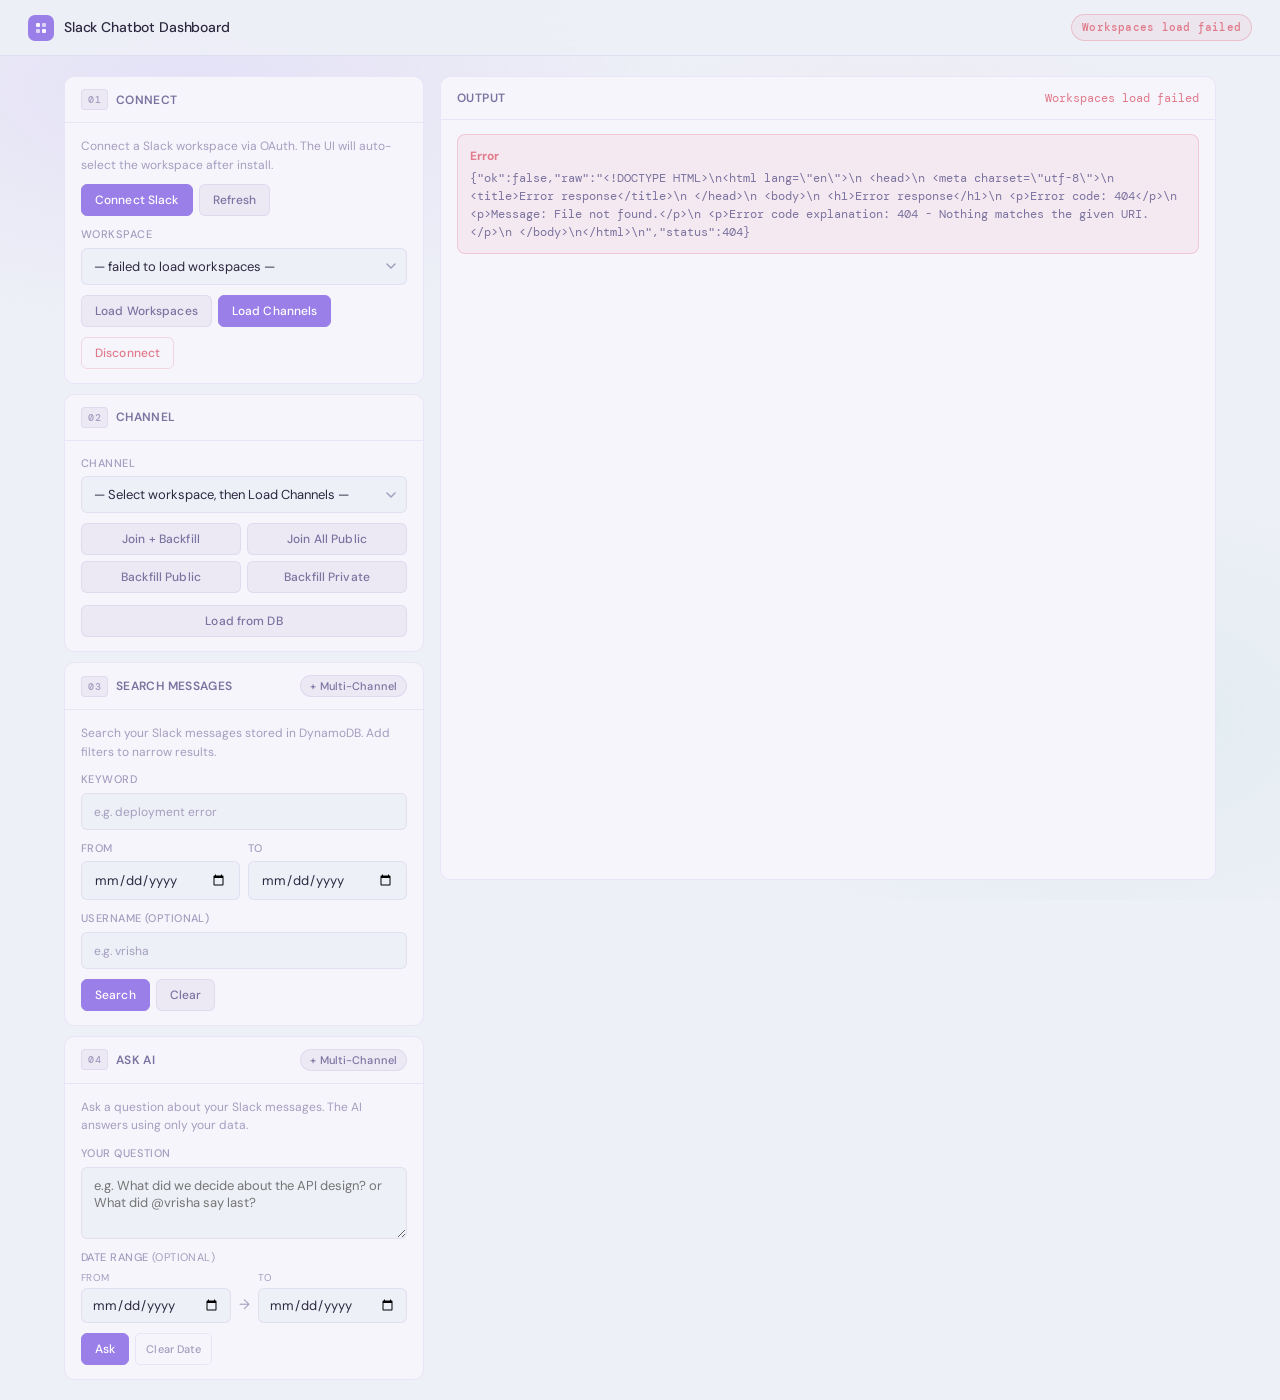
==== commit e59a7d68: "updated codebase" ====
--- a/frontend/index.html
+++ b/frontend/index.html
@@ -1,1283 +1,249 @@
 <!doctype html>
 <html lang="en">
+
 <head>
   <meta charset="utf-8" />
   <title>Slack Chatbot Dashboard</title>
   <meta name="viewport" content="width=device-width, initial-scale=1" />
   <link rel="preconnect" href="https://fonts.googleapis.com">
-  <link href="https://fonts.googleapis.com/css2?family=DM+Sans:wght@300;400;500;600&family=DM+Mono:wght@400;500&display=swap" rel="stylesheet">
-<style>
-    *, *::before, *::after { box-sizing: border-box; margin: 0; padding: 0; }
-
-    :root {
-      --bg: #eef0f7;
-      --surface: #f7f5fc;
-      --surface2: #ece9f5;
-      --border: rgba(140,120,200,0.13);
-      --border-hover: rgba(140,120,200,0.24);
-      --text: #2c2840;
-      --text-muted: #a49dbf;
-      --text-soft: #7b73a0;
-      --accent: #9b7fe8;
-      --accent-glow: rgba(155,127,232,0.14);
-      --danger: #e07a8a;
-      --danger-bg: rgba(224,122,138,0.09);
-      --success: #6dbfa0;
-      --radius: 10px;
-      --radius-sm: 6px;
-    }
-
-    body {
-      font-family: 'DM Sans', sans-serif;
-      background: var(--bg);
-      color: var(--text);
-      min-height: 100vh;
-      font-size: 14px;
-      line-height: 1.5;
-      -webkit-font-smoothing: antialiased;
-    }
-
-    body::before {
-      content: '';
-      position: fixed;
-      inset: 0;
-      background:
-        radial-gradient(ellipse 60% 40% at 15% 10%, rgba(185,160,245,0.18) 0%, transparent 65%),
-        radial-gradient(ellipse 50% 40% at 85% 80%, rgba(130,210,190,0.13) 0%, transparent 65%),
-        radial-gradient(ellipse 40% 30% at 70% 20%, rgba(245,170,185,0.10) 0%, transparent 60%);
-      pointer-events: none;
-      z-index: 0;
-    }
-
-    header {
-      position: sticky;
-      top: 0;
-      z-index: 100;
-      display: flex;
-      align-items: center;
-      justify-content: space-between;
-      padding: 0 28px;
-      height: 56px;
-      background: rgba(238,240,247,0.85);
-      backdrop-filter: blur(16px);
-      -webkit-backdrop-filter: blur(16px);
-      border-bottom: 1px solid var(--border);
-    }
-
-    .header-left { display: flex; align-items: center; gap: 10px; }
-
-    .logo-icon {
-      width: 26px; height: 26px;
-      background: var(--accent);
-      border-radius: 7px;
-      display: flex; align-items: center; justify-content: center;
-      flex-shrink: 0;
-    }
-    .logo-icon svg { display: block; }
-
-    h1 { font-size: 14px; font-weight: 500; color: var(--text); letter-spacing: -0.01em; }
-
-    .pill {
-      font-size: 11px;
-      font-family: 'DM Mono', monospace;
-      font-weight: 500;
-      padding: 4px 10px;
-      border-radius: 999px;
-      border: 1px solid var(--border);
-      background: var(--surface);
-      color: var(--text-soft);
-      transition: all 0.3s ease;
-      letter-spacing: 0.02em;
-    }
-    .pill.ok   { border-color: rgba(109,191,160,0.35); color: #3d9e7e; background: rgba(109,191,160,0.12); }
-    .pill.warn { border-color: rgba(220,170,80,0.35);  color: #9e7820; background: rgba(220,170,80,0.10); }
-    .pill.err  { border-color: rgba(224,122,138,0.35); color: var(--danger); background: var(--danger-bg); }
-    .session-badge {
-      font-size: 11px; font-family: 'DM Mono', monospace;
-      color: var(--text-muted); letter-spacing: 0.02em;
-      display: flex; align-items: center; gap: 8px;
-    }
-    .session-dot {
-      width: 6px; height: 6px; border-radius: 50%;
-      background: var(--success); flex-shrink: 0;
-      box-shadow: 0 0 0 2px rgba(109,191,160,0.25);
-    }
-    button.logout-btn {
-      padding: 4px 10px; font-size: 11px;
-      border-color: rgba(224,122,138,0.2); color: var(--text-muted);
-      background: transparent;
-    }
-    button.logout-btn:hover { color: var(--danger); border-color: rgba(224,122,138,0.4); background: var(--danger-bg); }
-
-
-    .wrap {
-      position: relative; z-index: 1;
-      display: grid; grid-template-columns: 360px 1fr;
-      gap: 16px; padding: 20px 24px;
-      max-width: 1200px; margin: 0 auto;
-    }
-
-    .sidebar { display: flex; flex-direction: column; gap: 10px; }
-
-    .panel {
-      background: var(--surface);
-      border: 1px solid var(--border);
-      border-radius: var(--radius);
-      overflow: hidden;
-      transition: border-color 0.2s;
-      animation: fadeIn 0.3s ease both;
-    }
-    .panel:nth-child(1) { animation-delay: 0.00s; }
-    .panel:nth-child(2) { animation-delay: 0.07s; }
-    .panel:nth-child(3) { animation-delay: 0.14s; }
-    .panel:hover { border-color: var(--border-hover); }
-
-    .panel-header {
-      display: flex; align-items: center; gap: 8px;
-      padding: 12px 16px;
-      border-bottom: 1px solid var(--border);
-    }
-
-    .step-badge {
-      font-size: 10px; font-family: 'DM Mono', monospace; font-weight: 500;
-      color: var(--text-muted); background: var(--surface2);
-      border: 1px solid var(--border); border-radius: 4px;
-      padding: 2px 6px; letter-spacing: 0.05em;
-    }
-
-    .panel-title {
-      font-size: 12px; font-weight: 600; color: var(--text-soft);
-      letter-spacing: 0.03em; text-transform: uppercase;
-    }
-
-    .panel-body { padding: 14px 16px; display: flex; flex-direction: column; gap: 10px; }
-
-    .hint { font-size: 12px; color: var(--text-muted); line-height: 1.55; }
-
-    label {
-      display: block; font-size: 11px; font-weight: 500;
-      color: var(--text-muted); letter-spacing: 0.04em;
-      text-transform: uppercase; margin-bottom: 5px;
-    }
-
-    input:not([type=checkbox]), select {
-      width: 100%; padding: 9px 12px;
-      border-radius: var(--radius-sm);
-      border: 1px solid var(--border);
-      background: var(--bg); color: var(--text);
-      font-family: 'DM Sans', sans-serif; font-size: 13px;
-      outline: none; transition: border-color 0.2s, box-shadow 0.2s;
-      appearance: none; -webkit-appearance: none;
-    }
-    input[type=checkbox] {
-      appearance: auto; -webkit-appearance: checkbox;
-      width: 15px; height: 15px;
-      flex-shrink: 0; cursor: pointer;
-      margin: 0; padding: 0;
-      accent-color: var(--accent);
-      border: none; background: none;
-      border-radius: 0;
-    }
-    select {
-      background-image: url("data:image/svg+xml,%3Csvg width='10' height='6' viewBox='0 0 10 6' fill='none' xmlns='http://www.w3.org/2000/svg'%3E%3Cpath d='M1 1L5 5L9 1' stroke='%23a49dbf' stroke-width='1.5' stroke-linecap='round' stroke-linejoin='round'/%3E%3C/svg%3E");
-      background-repeat: no-repeat; background-position: right 10px center; padding-right: 28px;
-    }
-    input:not([type=checkbox]):focus, select:focus {
-      border-color: rgba(155,127,232,0.45);
-      box-shadow: 0 0 0 3px var(--accent-glow);
-    }
-    input:not([type=checkbox])::placeholder { color: var(--text-muted); font-size: 12px; }
-
-    .btn-group { display: flex; flex-wrap: wrap; gap: 6px; }
-
-    button {
-      padding: 7px 13px; border-radius: var(--radius-sm);
-      border: 1px solid var(--border); background: var(--surface2);
-      color: var(--text-soft); cursor: pointer;
-      font-family: 'DM Sans', sans-serif; font-size: 12px; font-weight: 500;
-      transition: all 0.15s ease; white-space: nowrap; letter-spacing: 0.01em;
-    }
-    button:hover { background: rgba(155,127,232,0.08); border-color: var(--border-hover); color: var(--text); }
-    button:active { transform: scale(0.98); }
-
-    button.primary { background: var(--accent); border-color: var(--accent); color: #fff; }
-    button.primary:hover { background: #b096f0; border-color: #b096f0; }
-
-    button.danger { border-color: rgba(224,122,138,0.25); color: var(--danger); background: transparent; }
-    button.danger:hover { background: var(--danger-bg); border-color: rgba(224,122,138,0.45); }
-
-    .row-2 { display: grid; grid-template-columns: 1fr 1fr; gap: 8px; }
-    .field { display: flex; flex-direction: column; }
-
-    .output-panel {
-      background: var(--surface); border: 1px solid var(--border);
-      border-radius: var(--radius); display: flex; flex-direction: column;
-      position: sticky; top: 76px; height: calc(100vh - 96px); overflow: hidden;
-    }
-    .output-header {
-      display: flex; align-items: center; justify-content: space-between;
-      padding: 12px 16px; border-bottom: 1px solid var(--border); flex-shrink: 0;
-    }
-    .output-title { font-size: 12px; font-weight: 600; color: var(--text-soft); text-transform: uppercase; letter-spacing: 0.04em; }
-
-    .status-bar { font-size: 12px; font-family: 'DM Mono', monospace; color: var(--text-muted); transition: color 0.3s; }
-    .status-bar.ok   { color: #3d9e7e; }
-    .status-bar.err  { color: var(--danger); }
-    .status-bar.warn { color: #9e7820; }
-
-    .output-body { flex: 1; overflow-y: auto; padding: 14px 16px; }
-    .output-body::-webkit-scrollbar { width: 4px; }
-    .output-body::-webkit-scrollbar-track { background: transparent; }
-    .output-body::-webkit-scrollbar-thumb { background: var(--border-hover); border-radius: 2px; }
-
-    pre {
-      font-family: 'DM Mono', monospace; font-size: 12px;
-      line-height: 1.65; color: var(--text-soft);
-      white-space: pre-wrap; word-break: break-word;
-    }
-
-    @keyframes fadeIn {
-      from { opacity: 0; transform: translateY(4px); }
-      to   { opacity: 1; transform: translateY(0); }
-    }
-
-    @media (max-width: 900px) {
-      .wrap { grid-template-columns: 1fr; }
-      .output-panel { position: static; height: auto; min-height: 300px; }
-    }
-  </style>
+  <link
+    href="https://fonts.googleapis.com/css2?family=DM+Sans:wght@300;400;500;600&family=DM+Mono:wght@400;500&display=swap"
+    rel="stylesheet">
+  <link rel="stylesheet" href="style.css">
 </head>
+
 <body>
 
-<header>
-  <div class="header-left">
-    <div class="logo-icon">
-      <svg width="14" height="14" viewBox="0 0 14 14" fill="none">
-        <rect x="2" y="2" width="4" height="4" rx="1" fill="white" opacity="0.95"/>
-        <rect x="8" y="2" width="4" height="4" rx="1" fill="white" opacity="0.65"/>
-        <rect x="2" y="8" width="4" height="4" rx="1" fill="white" opacity="0.65"/>
-        <rect x="8" y="8" width="4" height="4" rx="1" fill="white" opacity="0.95"/>
-      </svg>
+  <header>
+    <div class="header-left">
+      <div class="logo-icon">
+        <svg width="14" height="14" viewBox="0 0 14 14" fill="none">
+          <rect x="2" y="2" width="4" height="4" rx="1" fill="white" opacity="0.95" />
+          <rect x="8" y="2" width="4" height="4" rx="1" fill="white" opacity="0.65" />
+          <rect x="2" y="8" width="4" height="4" rx="1" fill="white" opacity="0.65" />
+          <rect x="8" y="8" width="4" height="4" rx="1" fill="white" opacity="0.95" />
+        </svg>
+      </div>
+      <h1>Slack Chatbot Dashboard</h1>
     </div>
-    <h1>Slack Chatbot Dashboard</h1>
-  </div>
-  <div style="display:flex;align-items:center;gap:10px;">
-    <div class="session-badge" id="sessionBadge" style="display:none;">
-      <span class="session-dot"></span>
-      <span id="sessionId" title="Your session ID">···</span>
+    <div style="display:flex;align-items:center;gap:10px;">
+      <div class="session-badge" id="sessionBadge" style="display:none;">
+        <span class="session-dot"></span>
+        <span id="sessionId" title="Your session ID">···</span>
+      </div>
+      <button class="logout-btn" id="logoutBtn" onclick="logout()" style="display:none;">Sign out</button>
+      <span class="pill" id="pill">Idle</span>
     </div>
-    <button class="logout-btn" id="logoutBtn" onclick="logout()" style="display:none;">Sign out</button>
-    <span class="pill" id="pill">Idle</span>
-  </div>
-</header>
-
-<div class="wrap">
-  <div class="sidebar">
-
-    <!-- Connect -->
-    <div class="panel">
-      <div class="panel-header">
-        <span class="step-badge">01</span>
-        <span class="panel-title">Connect</span>
-      </div>
-      <div class="panel-body">
-        <p class="hint">Connect a Slack workspace via OAuth. The UI will auto-select the workspace after install.</p>
-        <div class="btn-group">
-          <button class="primary" onclick="connectSlack()">Connect Slack</button>
-          <button onclick="location.reload()">Refresh</button>
-        </div>
-        <div class="field">
-          <label>Workspace</label>
-          <select id="workspaceSelect">
-            <option value="">— No workspaces loaded —</option>
-          </select>
-        </div>
-        <div class="btn-group">
-          <button onclick="loadWorkspaces()">Load Workspaces</button>
-          <button class="primary" onclick="loadChannels()" id="loadChannelsBtn">Load Channels</button>
-        </div>
-        <div class="btn-group">
-          <!-- <button onclick="checkToken()">Token Status</button> -->
-          <button class="danger" onclick="disconnectWorkspace()">Disconnect</button>
-        </div>
-      </div>
-    </div>
-
-    <!-- Channel -->
-    <div class="panel">
-      <div class="panel-header">
-        <span class="step-badge">02</span>
-        <span class="panel-title">Channel</span>
-      </div>
-      <div class="panel-body">
-        <div class="field">
-          <label>Channel</label>
-          <select id="channelSelect">
-            <option value="">— Load channels first —</option>
-          </select>
-        </div>
-        <div class="btn-group">
-          <button onclick="joinSelectedAndBackfill()">Join + Backfill</button>
-          <button onclick="joinAllAndBackfill()">Join All Public</button>
-          <button onclick="loadMessagesFromDB()">Load from DB</button>
-        </div>
-      </div>
-    </div>
-
-    <!-- Search -->
-    <div class="panel">
-      <div class="panel-header">
-        <span class="step-badge">03</span>
-        <span class="panel-title">Search Messages</span>
-        <div style="margin-left:auto;">
-          <button id="searchModeToggle" onclick="toggleSearchMode()" style="font-size:11px;padding:3px 9px;border-radius:999px;background:var(--surface2);border:1px solid var(--border);color:var(--text-soft);">+ Multi-Channel</button>
-        </div>
-      </div>
-      <div class="panel-body">
-        <p class="hint" id="searchHint">Search your Slack messages stored in DynamoDB. Add filters to narrow results.</p>
-
-        <!-- Single channel indicator -->
-        <div id="searchSingleChannelInfo" style="display:none;font-size:12px;color:var(--text-muted);padding:6px 10px;background:var(--surface2);border-radius:6px;border:1px solid var(--border);">
-          Searching in: <span id="searchSingleChannelName" style="color:var(--accent);font-weight:500;">#channel</span>
-        </div>
-
-        <!-- Multi-channel picker -->
-        <div id="multiSearchChannelPicker" style="display:none;">
-          <label>Select Channels to Search</label>
-          <div id="multiSearchChannelList" style="max-height:130px;overflow-y:auto;border:1px solid var(--border);border-radius:var(--radius-sm);background:var(--bg);padding:6px 8px;display:flex;flex-direction:column;gap:4px;">
-            <span style="font-size:12px;color:var(--text-muted);">Load channels first (Step 02)</span>
-          </div>
-          <div style="display:flex;gap:6px;margin-top:5px;">
-            <button onclick="selectAllSearchChannels()" style="font-size:11px;padding:3px 8px;">Select All</button>
-            <button onclick="clearAllSearchChannels()" style="font-size:11px;padding:3px 8px;">Clear All</button>
-          </div>
-        </div>
-
-        <div class="field">
-          <label>Keyword</label>
-          <input id="keyword" placeholder="e.g. deployment error" />
-        </div>
-        <div class="row-2">
-          <div class="field">
-            <label>From</label>
-            <input id="fromDate" type="date" />
-          </div>
-          <div class="field">
-            <label>To</label>
-            <input id="toDate" type="date" />
-          </div>
-        </div>
-        <div class="field">
-          <label>Username (optional)</label>
-          <input id="searchUserId" placeholder="e.g. vrisha" />
-        </div>
-        <div class="btn-group">
-          <button class="primary" id="searchBtn" onclick="searchMessages()">Search</button>
-          <button onclick="clearSearch()">Clear</button>
-        </div>
-      </div>
-    </div>
-
-    <!-- Chat (Day 2 — input ready, endpoint wired when backend exists) -->
-    <div class="panel">
-      <div class="panel-header">
-        <span class="step-badge">04</span>
-        <span class="panel-title">Ask AI</span>
-        <div style="margin-left:auto;">
-          <button id="chatModeToggle" onclick="toggleChatMode()" style="font-size:11px;padding:3px 9px;border-radius:999px;background:var(--surface2);border:1px solid var(--border);color:var(--text-soft);">+ Multi-Channel</button>
-        </div>
-      </div>
-      <div class="panel-body">
-        <p class="hint">Ask a question about your Slack messages. The AI answers using only your data.</p>
-
-        <!-- Single channel indicator -->
-        <div id="chatSingleChannelInfo" style="display:none;font-size:12px;color:var(--text-muted);padding:6px 10px;background:var(--surface2);border-radius:6px;border:1px solid var(--border);">
-          Asking in: <span id="chatSingleChannelName" style="color:var(--accent);font-weight:500;">#channel</span>
-        </div>
-
-        <!-- Multi-channel picker for chat -->
-        <div id="multiChatChannelPicker" style="display:none;">
-          <label>Select Channels to Query</label>
-          <div id="multiChatChannelList" style="max-height:130px;overflow-y:auto;border:1px solid var(--border);border-radius:var(--radius-sm);background:var(--bg);padding:6px 8px;display:flex;flex-direction:column;gap:4px;">
-            <span style="font-size:12px;color:var(--text-muted);">Load channels first (Step 02)</span>
-          </div>
-          <div style="display:flex;gap:6px;margin-top:5px;">
-            <button onclick="selectAllChatChannels()" style="font-size:11px;padding:3px 8px;">Select All</button>
-            <button onclick="clearAllChatChannels()" style="font-size:11px;padding:3px 8px;">Clear All</button>
-          </div>
-        </div>
-
-        <div class="field">
-          <label>Your Question</label>
-          <textarea id="chatQuestion"
-            placeholder="e.g. What did we decide about the API design? or What did @vrisha say last?"
-            style="width:100%;min-height:72px;resize:vertical;padding:9px 12px;
+  </header>
+
+  <div class="wrap">
+    <div class="sidebar">
+
+      <!-- Connect -->
+      <div class="panel">
+        <div class="panel-header">
+          <span class="step-badge">01</span>
+          <span class="panel-title">Connect</span>
+        </div>
+        <div class="panel-body">
+          <p class="hint">Connect a Slack workspace via OAuth. The UI will auto-select the workspace after install.</p>
+          <div class="btn-group">
+            <button class="primary" onclick="connectSlack()">Connect Slack</button>
+            <button onclick="location.reload()">Refresh</button>
+          </div>
+          <div class="field">
+            <label>Workspace</label>
+            <select id="workspaceSelect">
+              <option value="">— No workspaces loaded —</option>
+            </select>
+          </div>
+          <div class="btn-group">
+            <button onclick="loadWorkspaces()">Load Workspaces</button>
+            <button class="primary" onclick="loadChannels()" id="loadChannelsBtn">Load Channels</button>
+          </div>
+          <div class="btn-group">
+            <button class="danger" onclick="disconnectWorkspace()">Disconnect</button>
+          </div>
+        </div>
+      </div>
+
+      <!-- Channel -->
+      <div class="panel">
+        <div class="panel-header">
+          <span class="step-badge">02</span>
+          <span class="panel-title">Channel</span>
+        </div>
+        <div class="panel-body">
+          <div class="field">
+            <label>Channel</label>
+            <select id="channelSelect">
+              <option value="">— Load channels first —</option>
+            </select>
+          </div>
+          <div class="btn-group" style="display:grid;grid-template-columns:1fr 1fr;gap:6px;">
+            <button onclick="joinSelectedAndBackfill()"
+              title="Join the selected channel and backfill its messages into DB">Join + Backfill</button>
+            <button onclick="joinAllPublicOnly()" title="Join all public channels (no backfill)">Join All
+              Public</button>
+            <button onclick="backfillAllPublic()"
+              title="Backfill messages from all public channels the bot has joined">Backfill Public</button>
+            <button onclick="backfillAllPrivate()"
+              title="Backfill messages from all private channels the bot has been invited to">Backfill Private</button>
+          </div>
+          <div style="margin-top:2px;">
+            <button onclick="loadMessagesFromDB()" style="width:100%;">Load from DB</button>
+          </div>
+        </div>
+      </div>
+
+      <!-- Search -->
+      <div class="panel">
+        <div class="panel-header">
+          <span class="step-badge">03</span>
+          <span class="panel-title">Search Messages</span>
+          <div style="margin-left:auto;">
+            <button id="searchModeToggle" onclick="toggleSearchMode()"
+              style="font-size:11px;padding:3px 9px;border-radius:999px;background:var(--surface2);border:1px solid var(--border);color:var(--text-soft);">+
+              Multi-Channel</button>
+          </div>
+        </div>
+        <div class="panel-body">
+          <p class="hint" id="searchHint">Search your Slack messages stored in DynamoDB. Add filters to narrow results.
+          </p>
+
+          <div id="searchSingleChannelInfo"
+            style="display:none;font-size:12px;color:var(--text-muted);padding:6px 10px;background:var(--surface2);border-radius:6px;border:1px solid var(--border);">
+            Searching in: <span id="searchSingleChannelName"
+              style="color:var(--accent);font-weight:500;">#channel</span>
+          </div>
+
+          <div id="multiSearchChannelPicker" style="display:none;">
+            <label>Select Channels to Search</label>
+            <div id="multiSearchChannelList"
+              style="max-height:130px;overflow-y:auto;border:1px solid var(--border);border-radius:var(--radius-sm);background:var(--bg);padding:6px 8px;display:flex;flex-direction:column;gap:4px;">
+              <span style="font-size:12px;color:var(--text-muted);">Load channels first (Step 02)</span>
+            </div>
+            <div style="display:flex;gap:6px;margin-top:5px;">
+              <button onclick="selectAllSearchChannels()" style="font-size:11px;padding:3px 8px;">Select All</button>
+              <button onclick="clearAllSearchChannels()" style="font-size:11px;padding:3px 8px;">Clear All</button>
+            </div>
+          </div>
+
+          <div class="field">
+            <label>Keyword</label>
+            <input id="keyword" placeholder="e.g. deployment error" />
+          </div>
+          <div class="row-2">
+            <div class="field"><label>From</label><input id="fromDate" type="date" /></div>
+            <div class="field"><label>To</label><input id="toDate" type="date" /></div>
+          </div>
+          <div class="field">
+            <label>Username (optional)</label>
+            <input id="searchUserId" placeholder="e.g. vrisha" />
+          </div>
+          <div class="btn-group">
+            <button class="primary" id="searchBtn" onclick="searchMessages()">Search</button>
+            <button onclick="clearSearch()">Clear</button>
+          </div>
+        </div>
+      </div>
+
+      <!-- Ask AI -->
+      <div class="panel">
+        <div class="panel-header">
+          <span class="step-badge">04</span>
+          <span class="panel-title">Ask AI</span>
+          <div style="margin-left:auto;">
+            <button id="chatModeToggle" onclick="toggleChatMode()"
+              style="font-size:11px;padding:3px 9px;border-radius:999px;background:var(--surface2);border:1px solid var(--border);color:var(--text-soft);">+
+              Multi-Channel</button>
+          </div>
+        </div>
+        <div class="panel-body">
+          <p class="hint">Ask a question about your Slack messages. The AI answers using only your data.</p>
+
+          <div id="chatSingleChannelInfo"
+            style="display:none;font-size:12px;color:var(--text-muted);padding:6px 10px;background:var(--surface2);border-radius:6px;border:1px solid var(--border);">
+            Asking in: <span id="chatSingleChannelName" style="color:var(--accent);font-weight:500;">#channel</span>
+          </div>
+
+          <div id="multiChatChannelPicker" style="display:none;">
+            <label>Select Channels to Query</label>
+            <div id="multiChatChannelList"
+              style="max-height:130px;overflow-y:auto;border:1px solid var(--border);border-radius:var(--radius-sm);background:var(--bg);padding:6px 8px;display:flex;flex-direction:column;gap:4px;">
+              <span style="font-size:12px;color:var(--text-muted);">Load channels first (Step 02)</span>
+            </div>
+            <div style="display:flex;gap:6px;margin-top:5px;">
+              <button onclick="selectAllChatChannels()" style="font-size:11px;padding:3px 8px;">Select All</button>
+              <button onclick="clearAllChatChannels()" style="font-size:11px;padding:3px 8px;">Clear All</button>
+            </div>
+          </div>
+
+          <div class="field">
+            <label>Your Question</label>
+            <textarea id="chatQuestion"
+              placeholder="e.g. What did we decide about the API design? or What did @vrisha say last?" style="width:100%;min-height:72px;resize:vertical;padding:9px 12px;
                    border-radius:6px;border:1px solid var(--border);
                    background:var(--bg);color:var(--text);
                    font-family:'DM Sans',sans-serif;font-size:13px;
                    outline:none;transition:border-color .2s,box-shadow .2s;"></textarea>
-        </div>
-
-        <div class="field">
-          <label>Date Range <span style="font-weight:400;color:var(--text-muted)">(optional — narrow AI context to a time window)</span></label>
-          <div style="display:flex;gap:8px;align-items:center;">
-            <div style="flex:1;">
-              <div style="font-size:10px;color:var(--text-muted);margin-bottom:3px;text-transform:uppercase;letter-spacing:.04em;">From</div>
-              <input type="date" id="chatFromDate" style="width:100%;padding:7px 10px;border-radius:6px;border:1px solid var(--border);background:var(--bg);color:var(--text);font-size:13px;font-family:'DM Sans',sans-serif;" />
-            </div>
-            <div style="color:var(--text-muted);margin-top:16px;">→</div>
-            <div style="flex:1;">
-              <div style="font-size:10px;color:var(--text-muted);margin-bottom:3px;text-transform:uppercase;letter-spacing:.04em;">To</div>
-              <input type="date" id="chatToDate" style="width:100%;padding:7px 10px;border-radius:6px;border:1px solid var(--border);background:var(--bg);color:var(--text);font-size:13px;font-family:'DM Sans',sans-serif;" />
-            </div>
-          </div>
-        </div>
-
-        <div class="btn-group">
-          <button class="primary" id="askBtn" onclick="askChat()">Ask</button>
-          <button onclick="document.getElementById('chatFromDate').value='';document.getElementById('chatToDate').value='';"
-                style="font-size:11px;padding:5px 10px;color:var(--text-muted);background:transparent;border:1px solid var(--border);border-radius:5px;cursor:pointer;">Clear Date</button>
-        </div>
-        <div id="chatAnswer" style="display:none;margin-top:8px;padding:10px 12px;
-             border-radius:6px;background:var(--surface2);border:1px solid var(--border);">
-          <div style="font-size:11px;font-weight:600;color:var(--text-muted);
-               text-transform:uppercase;letter-spacing:.04em;margin-bottom:6px;">Answer</div>
-          <div id="chatAnswerText" style="font-size:13px;color:var(--text);line-height:1.6;"></div>
-          <div id="chatCitations" style="margin-top:10px;"></div>
-        </div>
-      </div>
-    </div>
-
-  </div>
-
-  <!-- Output -->
-  <div class="output-panel">
-    <div class="output-header">
-      <span class="output-title">Output</span>
-      <span class="status-bar" id="status">Idle</span>
-    </div>
-    <div class="output-body">
-      <div id="out"></div>
+          </div>
+
+          <div class="field">
+            <label>Date Range <span style="font-weight:400;color:var(--text-muted)">(optional)</span></label>
+            <div style="display:flex;gap:8px;align-items:center;">
+              <div style="flex:1;">
+                <div
+                  style="font-size:10px;color:var(--text-muted);margin-bottom:3px;text-transform:uppercase;letter-spacing:.04em;">
+                  From</div>
+                <input type="date" id="chatFromDate"
+                  style="width:100%;padding:7px 10px;border-radius:6px;border:1px solid var(--border);background:var(--bg);color:var(--text);font-size:13px;font-family:'DM Sans',sans-serif;" />
+              </div>
+              <div style="color:var(--text-muted);margin-top:16px;">→</div>
+              <div style="flex:1;">
+                <div
+                  style="font-size:10px;color:var(--text-muted);margin-bottom:3px;text-transform:uppercase;letter-spacing:.04em;">
+                  To</div>
+                <input type="date" id="chatToDate"
+                  style="width:100%;padding:7px 10px;border-radius:6px;border:1px solid var(--border);background:var(--bg);color:var(--text);font-size:13px;font-family:'DM Sans',sans-serif;" />
+              </div>
+            </div>
+          </div>
+
+          <div class="btn-group">
+            <button class="primary" id="askBtn" onclick="askChat()">Ask</button>
+            <button
+              onclick="document.getElementById('chatFromDate').value='';document.getElementById('chatToDate').value='';"
+              style="font-size:11px;padding:5px 10px;color:var(--text-muted);background:transparent;border:1px solid var(--border);border-radius:5px;cursor:pointer;">Clear
+              Date</button>
+          </div>
+
+          <div id="chatAnswer"
+            style="display:none;margin-top:8px;padding:10px 12px;border-radius:6px;background:var(--surface2);border:1px solid var(--border);">
+            <div
+              style="font-size:11px;font-weight:600;color:var(--text-muted);text-transform:uppercase;letter-spacing:.04em;margin-bottom:6px;">
+              Answer</div>
+            <div id="chatAnswerText" style="font-size:13px;color:var(--text);line-height:1.6;"></div>
+            <div id="chatCitations" style="margin-top:10px;"></div>
+          </div>
+        </div>
+      </div>
+
+    </div><!-- /sidebar -->
+
+    <!-- Output -->
+    <div class="output-panel">
+      <div class="output-header">
+        <span class="output-title">Output</span>
+        <span class="status-bar" id="status">Idle</span>
+      </div>
+      <div class="output-body">
+        <div id="out"></div>
+      </div>
     </div>
   </div>
-</div>
-
-<script>
-  let oauthPopup = null;
-
-  function getApiBase(){ return window.location.origin + "/api"; }
-  function bust(url){ return url + (url.includes("?") ? "&" : "?") + "_ts=" + Date.now(); }
-  function setStatus(msg, type){ const s=document.getElementById("status"); const p=document.getElementById("pill"); s.textContent=msg; s.className="status-bar" + (type?" "+type:""); p.textContent=msg.length>24?msg.slice(0,24)+"…":msg; p.className="pill" + (type?" "+type:""); }
-  function show(obj){
-    const el = document.getElementById("out");
-    if (!obj) { el.innerHTML = ""; return; }
-
-    // ── helpers ──────────────────────────────────────────────────────────────
-    function esc(s){ return (s||"").replace(/&/g,"&amp;").replace(/</g,"&lt;").replace(/>/g,"&gt;"); }
-    function stripSlack(t){ return (t||"").replace(/<https?:\/\/[^|>]+\|([^>]+)>/g,"$1").replace(/<https?:\/\/[^>]+>/g,"[link]").replace(/[*_`]/g,""); }
-    function tag(el, cls, html){ return `<${el} class="${cls}">${html}</${el}>`; }
-    function badge(txt, color){ return `<span style="display:inline-block;padding:2px 8px;border-radius:999px;font-size:10px;font-weight:600;font-family:'DM Mono',monospace;background:${color}22;color:${color};border:1px solid ${color}44;">${esc(txt)}</span>`; }
-
-    function msgCard(m, idx){
-      const name   = esc(m.username || m.user_id || "unknown");
-      const time   = esc(m.timestamp_human || m.ts || m.sk || "");
-      const ch     = m.channel_id ? `<span style="color:var(--accent);font-size:10px;">#${esc(m.channel_id)}</span>` : "";
-      const text   = esc(stripSlack(m.text || m.snippet || "")).replace(/\n/g,"<br>");
-      const num    = idx != null ? `<span style="color:var(--text-muted);font-size:10px;font-family:'DM Mono',monospace;flex-shrink:0;">[${idx+1}]</span>` : "";
-      return `
-        <div style="border:1px solid var(--border);border-radius:8px;padding:10px 12px;margin-bottom:8px;background:var(--surface);">
-          <div style="display:flex;align-items:center;gap:8px;margin-bottom:6px;flex-wrap:wrap;">
-            ${num}
-            <span style="font-size:12px;font-weight:600;color:var(--text);">${name}</span>
-            ${ch}
-            <span style="font-size:11px;color:var(--text-muted);margin-left:auto;">${time}</span>
-          </div>
-          <div style="font-size:13px;color:var(--text-soft);line-height:1.55;">${text || '<em style="color:var(--text-muted);">no text</em>'}</div>
-        </div>`;
-    }
-
-    function statRow(label, val){
-      return `<div style="display:flex;justify-content:space-between;align-items:center;padding:5px 0;border-bottom:1px solid var(--border);">
-        <span style="font-size:12px;color:var(--text-muted);">${esc(label)}</span>
-        <span style="font-size:12px;font-weight:600;color:var(--text);font-family:'DM Mono',monospace;">${esc(String(val))}</span>
-      </div>`;
-    }
-
-    function section(title, content){
-      return `<div style="margin-bottom:16px;">
-        <div style="font-size:10px;font-weight:700;color:var(--text-muted);text-transform:uppercase;letter-spacing:.06em;margin-bottom:8px;">${title}</div>
-        ${content}
-      </div>`;
-    }
-
-    // ── error ─────────────────────────────────────────────────────────────────
-    if (obj.ok === false || obj.error){
-      el.innerHTML = `<div style="padding:12px;border-radius:8px;background:var(--danger-bg);border:1px solid rgba(224,122,138,0.3);">
-        <div style="font-size:12px;font-weight:700;color:var(--danger);margin-bottom:4px;">Error</div>
-        <div style="font-size:12px;color:var(--text-soft);font-family:'DM Mono',monospace;">${esc(obj.error || obj.slack_error?.error || JSON.stringify(obj))}</div>
-      </div>`;
-      return;
-    }
-
-    let html = "";
-
-    // ── DB messages (loadMessagesFromDB) ──────────────────────────────────────
-    if (obj.items && Array.isArray(obj.items)){
-      const items = obj.items.filter(m => !(m.subtype === "channel_join" || m.subtype === "channel_leave"));
-      const joins = obj.items.length - items.length;
-      html += section("Messages from DB",
-        `<div style="font-size:11px;color:var(--text-muted);margin-bottom:10px;">`
-        + `Showing <strong>${items.length}</strong> messages`
-        + (joins ? ` <span style="color:var(--text-muted);">(${joins} join/leave events hidden)</span>` : "")
-        + `</div>`
-        + (items.length ? items.map((m,i) => msgCard(m,i)).join("") : `<div style="color:var(--text-muted);font-size:13px;">No messages found.</div>`)
-      );
-    }
-
-    // ── search results ────────────────────────────────────────────────────────
-    else if (obj.messages && Array.isArray(obj.messages)){
-      const filters = obj.filters || {};
-      const filterBadges = [
-        filters.username && badge("@"+filters.username, "#0d9488"),
-        filters.from    && badge("from "+filters.from, "#2563eb"),
-        filters.to      && badge("to "+filters.to, "#2563eb"),
-        obj.query       && badge("\""+obj.query+"\"", "#5b4fcf"),
-      ].filter(Boolean).join(" ");
-
-      html += `<div style="display:flex;align-items:center;gap:8px;margin-bottom:12px;flex-wrap:wrap;">
-        <span style="font-size:13px;font-weight:600;color:var(--text);">${obj.count || 0} result${obj.count===1?"":"s"}</span>
-        ${obj.channels_searched > 1 ? badge(obj.channels_searched+" channels","#9b7fe8") : ""}
-        ${filterBadges}
-      </div>`;
-
-      if (obj.messages.length){
-        html += obj.messages.map((m,i) => msgCard(m,i)).join("");
-      } else {
-        html += `<div style="text-align:center;padding:24px;color:var(--text-muted);font-size:13px;">No messages matched your search.</div>`;
-      }
-    }
-
-    // ── backfill / join results ───────────────────────────────────────────────
-    else if (obj.backfill_all || obj.join_all || obj.backfill || obj.join){
-      if (obj.join_all){
-        html += section("Join All Channels",
-          statRow("Joined", obj.join_all.joined_count ?? "—") +
-          statRow("Failed", obj.join_all.failed_count ?? "—")
-        );
-      }
-      if (obj.backfill_all){
-        const res = obj.backfill_all.results || [];
-        const ok  = res.filter(r=>r.ok);
-        html += section("Backfill Summary",
-          statRow("Total stored", obj.backfill_all.total_stored ?? "—") +
-          statRow("Channels processed", res.length) +
-          statRow("Successful", ok.length)
-        );
-        if (ok.length){
-          html += section("Per-channel",
-            ok.map(r=>`<div style="display:flex;justify-content:space-between;padding:4px 0;border-bottom:1px solid var(--border);font-size:12px;">
-              <span style="color:var(--text-soft);font-family:'DM Mono',monospace;">${esc(r.channel)}</span>
-              <span style="color:var(--success);font-weight:600;">${r.stored} stored</span>
-            </div>`).join("")
-          );
-        }
-      }
-      if (obj.join && !obj.join_all){
-        html += section("Channel Joined", statRow("Channel", obj.join.channel_id||"✓"));
-      }
-      if (obj.backfill && !obj.backfill_all){
-        html += section("Backfill Complete",
-          statRow("Stored", obj.backfill.stored ?? "—") +
-          statRow("Has more", obj.backfill.has_more ? "Yes (paginate)" : "No")
-        );
-      }
-    }
-
-    // ── workspaces ────────────────────────────────────────────────────────────
-    else if (obj.workspaces){
-      html += section("Connected Workspaces",
-        obj.workspaces.length
-          ? obj.workspaces.map(w=>`<div style="display:flex;align-items:center;gap:8px;padding:7px 10px;border-radius:6px;background:var(--surface2);margin-bottom:6px;">
-              <span style="font-size:18px;">💼</span>
-              <div>
-                <div style="font-size:13px;font-weight:600;color:var(--text);">${esc(w.team_name||"Unnamed")}</div>
-                <div style="font-size:10px;color:var(--text-muted);font-family:'DM Mono',monospace;">${esc(w.team_id)}</div>
-              </div>
-            </div>`).join("")
-          : `<div style="color:var(--text-muted);font-size:13px;">No workspaces connected yet.</div>`
-      );
-    }
-
-    // ── disconnect ────────────────────────────────────────────────────────────
-    else if (obj.ok && obj.team_id && obj.revoked !== undefined){
-      html += `<div style="padding:12px;border-radius:8px;background:rgba(109,191,160,0.08);border:1px solid rgba(109,191,160,0.3);">
-        <div style="font-size:13px;font-weight:600;color:var(--success);">✓ Workspace disconnected</div>
-        <div style="font-size:11px;color:var(--text-muted);margin-top:4px;font-family:'DM Mono',monospace;">${esc(obj.team_id)}</div>
-      </div>`;
-    }
-
-    // ── chat answer (full AI response in output panel) ────────────────────────
-    else if (obj.ok && obj.question){
-      // ── query info header ────────────────────────────────────────────────────
-      html += `<div style="padding:10px 12px;border-radius:8px;background:rgba(155,127,232,0.06);border:1px solid rgba(155,127,232,0.15);margin-bottom:14px;">
-        <div style="font-size:11px;font-weight:700;color:var(--accent);text-transform:uppercase;letter-spacing:.04em;margin-bottom:6px;">Query Info</div>
-        <div style="font-size:12px;color:var(--text-soft);margin-bottom:4px;">${esc(obj.question)}</div>
-        <div style="display:flex;gap:12px;margin-top:8px;font-size:11px;color:var(--text-muted);">
-          <span>📨 ${obj.retrieved || 0} messages retrieved</span>
-          ${obj.channels_searched > 1 ? `<span>🌐 ${obj.channels_searched} channels</span>` : ""}
-        </div>
-      </div>`;
-
-      if (obj.answer) {
-        var raw = obj.answer;
-
-        function parseSection(text, label) {
-          var lines = text.split("\n");
-          var collecting = false;
-          var result = [];
-          var allLabels = ["answer", "key points", "action items", "citations"];
-          for (var i = 0; i < lines.length; i++) {
-            var line = lines[i];
-            var lineLower = line.toLowerCase();
-            var startsWithLabel = allLabels.some(function(l){ return lineLower.startsWith(l + ":"); });
-            if (lineLower.startsWith(label.toLowerCase() + ":")) {
-              collecting = true;
-              var rest = line.substring(line.indexOf(":") + 1).trim();
-              if (rest) result.push(rest);
-            } else if (collecting && startsWithLabel) {
-              break;
-            } else if (collecting) {
-              result.push(line);
-            }
-          }
-          return result.join("\n").trim();
-        }
-
-        var answerText  = parseSection(raw, "Answer") || raw;
-        var keyPoints   = parseSection(raw, "Key points");
-        var actionItems = parseSection(raw, "Action items");
-        var isWarning   = raw.startsWith("⚠️");
-
-        // Badges row
-        if (obj.resolved_username) {
-          html += `<div style="display:inline-flex;align-items:center;gap:5px;font-size:11px;color:#0d9488;padding:4px 10px;background:rgba(13,148,136,0.07);border-radius:4px;border:1px solid rgba(13,148,136,0.2);margin-bottom:8px;">
-            👤 Filtering messages from <strong>@${esc(obj.resolved_username)}</strong></div>`;
-        }
-        if (obj.channels_searched > 1) {
-          html += `<div style="font-size:11px;color:var(--accent);padding:4px 8px;background:rgba(155,127,232,0.08);border-radius:4px;border:1px solid rgba(155,127,232,0.2);margin-bottom:8px;">
-            🌐 Answer synthesized from <strong>${obj.channels_searched} channels</strong> · ${obj.retrieved || 0} messages reviewed</div>`;
-        }
-
-        // Main answer block
-        html += `<div style="padding:12px 14px;border-radius:8px;background:${isWarning ? 'var(--danger-bg)' : 'var(--surface2)'};border:1px solid ${isWarning ? 'rgba(224,122,138,0.3)' : 'var(--border)'};margin-bottom:12px;">
-          <div style="font-size:11px;font-weight:600;color:${isWarning ? 'var(--danger)' : 'var(--text-muted)'};text-transform:uppercase;letter-spacing:.04em;margin-bottom:8px;">Answer</div>
-          <div style="font-size:13px;color:var(--text);line-height:1.7;">${esc(answerText).split("\n").join("<br>")}</div>
-        </div>`;
-
-        // Key points
-        if (keyPoints && keyPoints.toLowerCase() !== "none" && keyPoints.trim()) {
-          var bullets = keyPoints.split("\n")
-            .map(function(b){ return b.replace(/^[\*\-]\s*/, "").trim(); })
-            .filter(function(b){ return b.length > 0; });
-          if (bullets.length) {
-            html += `<div style="padding:12px 14px;border-radius:8px;background:var(--surface2);border:1px solid var(--border);margin-bottom:12px;">
-              <div style="font-size:11px;font-weight:600;color:var(--text-muted);text-transform:uppercase;letter-spacing:.04em;margin-bottom:8px;">Key Points</div>`;
-            bullets.forEach(function(b){
-              html += `<div style="display:flex;gap:8px;margin-bottom:6px;font-size:13px;color:var(--text-soft);">
-                <span style="color:var(--accent);flex-shrink:0;margin-top:1px;">·</span>
-                <span>${esc(b)}</span>
-              </div>`;
-            });
-            html += `</div>`;
-          }
-        }
-
-        // Action items
-        if (actionItems && actionItems.toLowerCase() !== "none" && actionItems.trim()) {
-          html += `<div style="padding:12px 14px;border-radius:8px;background:rgba(155,127,232,0.07);border:1px solid rgba(155,127,232,0.18);margin-bottom:12px;">
-            <div style="font-size:11px;font-weight:600;color:var(--accent);text-transform:uppercase;letter-spacing:.04em;margin-bottom:6px;">Action Items</div>
-            <div style="font-size:13px;color:var(--text-soft);line-height:1.65;">${esc(actionItems).split("\n").join("<br>")}</div>
-          </div>`;
-        }
-
-        // Citations / sources
-        if (obj.citations && obj.citations.length > 0) {
-          function stripSlackText(t){
-            return (t||"").replace(/<https?:\/\/[^|>]+\|([^>]+)>/g,"$1")
-              .replace(/<https?:\/\/[^>]+>/g,"[link]")
-              .replace(/[*_]/g,"");
-          }
-          html += `<div style="border-top:1px solid var(--border);padding-top:10px;">
-            <div style="font-size:11px;font-weight:600;color:var(--text-muted);text-transform:uppercase;letter-spacing:.04em;margin-bottom:8px;">Sources (${obj.citations.length})</div>`;
-          obj.citations.forEach(function(c, i){
-            var snippet = esc(stripSlackText(c.snippet || c.text || ""));
-            if (snippet.length > 220) snippet = snippet.slice(0, 220) + "…";
-            html += `<div style="border-left:2px solid var(--accent);padding:7px 10px;margin-bottom:8px;border-radius:0 6px 6px 0;background:var(--surface2);">
-              <div style="font-family:'DM Mono',monospace;font-size:11px;color:var(--text-muted);margin-bottom:4px;">
-                [${i+1}] ${esc(c.timestamp_human||"")} · ${esc(c.username||c.user_id||"unknown")}${c.channel_id ? ' · <span style="color:var(--accent);">#'+esc(c.channel_id)+'</span>' : ''}
-              </div>
-              <div style="font-size:12px;color:var(--text-soft);line-height:1.5;">${snippet}</div>
-            </div>`;
-          });
-          html += `</div>`;
-        }
-      }
-    }
-
-    // ── generic ok ───────────────────────────────────────────────────────────
-    else if (obj.ok){
-      html += `<div style="padding:10px 12px;border-radius:8px;background:rgba(109,191,160,0.08);border:1px solid rgba(109,191,160,0.3);font-size:13px;color:var(--success);">✓ Done</div>`;
-    }
-
-    el.innerHTML = html || `<div style="color:var(--text-muted);font-size:12px;">No output.</div>`;
-  }
-  async function safeJson(r){ const text = await r.text(); try { return JSON.parse(text); } catch { return {ok:false, raw:text, status:r.status}; } }
-
-  async function fetchJson(url, options){
-    const res = await fetch(bust(url), Object.assign({ cache:"no-store", credentials:"include" }, options || {}));
-    return safeJson(res);
-  }
-
-  async function refreshNow(){ await loadWorkspaces(); }
-
-  async function loadWorkspaces(preferredTeamId=""){
-    try{
-      setStatus("Loading workspaces…");
-      const data = await fetchJson(getApiBase() + "/workspaces");
-      // Always show the workspace list in the output panel — never overwrite it automatically
-      show(data);
-      const sel = document.getElementById("workspaceSelect");
-      const channelSel = document.getElementById("channelSelect");
-      sel.innerHTML = "";
-      // Reset channels whenever workspaces are reloaded
-      channelSel.innerHTML = '<option value="">— Select workspace, then Load Channels —</option>';
-      if (!data.ok) {
-        sel.innerHTML = '<option value="">— failed to load workspaces —</option>';
-        setStatus("Workspaces load failed", "err");
-        return;
-      }
-      const list = data.workspaces || [];
-      if (!list.length) {
-        sel.innerHTML = '<option value="">— none connected yet —</option>';
-        setStatus("No workspaces connected", "warn");
-        return;
-      }
-      let chosen = false;
-      list.forEach((w, idx) => {
-        const opt = document.createElement("option");
-        opt.value = w.team_id;
-        opt.textContent = (w.team_name ? w.team_name : w.team_id) + (w.team_name ? "  (" + w.team_id + ")" : "");
-        if ((preferredTeamId && w.team_id === preferredTeamId) || (!preferredTeamId && idx === 0)) { opt.selected = true; chosen = true; }
-        sel.appendChild(opt);
-      });
-      if (!chosen && sel.options.length > 0) sel.selectedIndex = 0;
-      setStatus(list.length + " workspace" + (list.length > 1 ? "s" : "") + " loaded — click Load Channels", "ok");
-    }catch(e){ show({ok:false, error:String(e)}); setStatus("Workspaces load failed", "err"); }
-  }
-
-  function connectSlack(){
-    setStatus("Opening Slack OAuth…");
-    oauthPopup = window.open(getApiBase() + "/install", "slack_oauth_popup", "width=700,height=800,menubar=no,toolbar=no,location=yes,resizable=yes,scrollbars=yes,status=no");
-    if (!oauthPopup) setStatus("Popup blocked", "err");
-  }
-
-  window.addEventListener("message", async (event) => {
-    const data = event.data || {};
-    if (data.type === "slack_oauth_success") {
-      setStatus("Workspace connected — refreshing…", "ok");
-      // Small delay to let the OAuth callback finish writing to DynamoDB
-      await new Promise(res => setTimeout(res, 600));
-      await loadWorkspaces(data.team_id || "");
-    } else if (data.type === "slack_oauth_error") {
-      show({ok:false, oauth_error:data.error});
-      setStatus("Slack connect failed", "err");
-    }
-  });
-
-  async function checkToken(){
-    const team_id = document.getElementById("workspaceSelect").value;
-    if(!team_id){ setStatus("Select a workspace first", "warn"); return; }
-    setStatus("Checking token…");
-    const data = await fetchJson(getApiBase() + "/token/status?team_id=" + encodeURIComponent(team_id));
-    show(data);
-    setStatus(data.ok && data.has_token ? "Token OK" : "Token missing", data.ok && data.has_token ? "ok" : "warn");
-  }
-
-  async function loadChannels(){
-    const team_id = document.getElementById("workspaceSelect").value;
-    const sel = document.getElementById("channelSelect");
-    if(!team_id){ sel.innerHTML = '<option value="">— Load channels first —</option>'; return; }
-    setStatus("Loading channels…");
-    const data = await fetchJson(getApiBase() + "/channels?team_id=" + encodeURIComponent(team_id));
-    show(data);
-    sel.innerHTML = "";
-    if (!data.ok) { sel.innerHTML = '<option value="">— failed to load channels —</option>'; setStatus("Channels load failed", "err"); return; }
-    const channels = data.channels || [];
-    if (!channels.length) { sel.innerHTML = '<option value="">— no channels returned —</option>'; setStatus("No channels", "warn"); return; }
-    channels.forEach(c => { const opt=document.createElement("option"); opt.value=c.id; opt.textContent="#" + c.name; sel.appendChild(opt); });
-    setStatus("Channels loaded", "ok");
-    // Refresh multi-channel pickers if they're open
-    if (searchMultiMode) populateMultiChannelList("multiSearchChannelList");
-    if (chatMultiMode)   populateMultiChannelList("multiChatChannelList");
-  }
-
-  async function backfillOneChannel(team_id, channel_id){
-    let cursor = "", totalStored = 0;
-    while (true){
-      const url = getApiBase() + "/backfill-channel?team_id=" + encodeURIComponent(team_id) + "&channel_id=" + encodeURIComponent(channel_id) + "&limit=200" + (cursor ? "&cursor=" + encodeURIComponent(cursor) : "");
-      const data = await fetchJson(url, { method:"POST" });
-      if (!data.ok) return { ok:false, error:data };
-      totalStored += (data.stored_new || 0);
-      if (!data.has_more) break;
-      cursor = data.next_cursor || "";
-      await new Promise(res => setTimeout(res, 350));
-    }
-    return { ok:true, stored: totalStored };
-  }
-
-  async function joinSelectedAndBackfill(){
-    try{
-      const team_id = document.getElementById("workspaceSelect").value;
-      const channel_id = document.getElementById("channelSelect").value;
-      if(!team_id || !channel_id){ setStatus("Select workspace + channel first", "warn"); return; }
-      setStatus("Joining channel…");
-      const j = await fetchJson(getApiBase() + "/join-channel?team_id=" + encodeURIComponent(team_id) + "&channel_id=" + encodeURIComponent(channel_id), { method:"POST" });
-      if(!j.ok){ show(j); setStatus("Join failed", "err"); return; }
-      setStatus("Backfilling…");
-      const bf = await backfillOneChannel(team_id, channel_id);
-      show({ join:j, backfill:bf });
-      setStatus(bf.ok ? ("Done — " + bf.stored + " stored") : "Backfill failed", bf.ok ? "ok" : "err");
-    }catch(e){ show({ok:false, error:String(e)}); setStatus("Failed", "err"); }
-  }
-
-  async function joinAllAndBackfill(){
-    try{
-      const team_id = document.getElementById("workspaceSelect").value;
-      if(!team_id){ setStatus("Select a workspace first", "warn"); return; }
-      setStatus("Joining all public channels…");
-      const j = await fetchJson(getApiBase() + "/join-all-public?team_id=" + encodeURIComponent(team_id), { method:"POST" });
-      if(!j.ok){ show(j); setStatus("Join-all failed", "err"); return; }
-      await loadChannels();
-      const channelIds = Array.from(document.getElementById("channelSelect").options).map(o => o.value).filter(Boolean);
-      if(!channelIds.length){ show(j); setStatus("No channels loaded", "warn"); return; }
-      let total = 0, results = [];
-      for (let i = 0; i < channelIds.length; i++){
-        setStatus(`Backfilling ${i+1}/${channelIds.length}…`);
-        const bf = await backfillOneChannel(team_id, channelIds[i]);
-        results.push({ channel: channelIds[i], ...bf });
-        if (bf.ok) total += bf.stored;
-        await new Promise(res => setTimeout(res, 400));
-      }
-      show({ join_all:j, backfill_all:{ total_stored: total, results } });
-      setStatus("Done — " + total + " total stored", "ok");
-    }catch(e){ show({ok:false, error:String(e)}); setStatus("Failed", "err"); }
-  }
-
-  async function loadMessagesFromDB(){
-    try{
-      const team_id = document.getElementById("workspaceSelect").value;
-      const channel_id = document.getElementById("channelSelect").value;
-      if(!team_id || !channel_id){ setStatus("Select workspace + channel first", "warn"); return; }
-      setStatus("Loading from DB…");
-      const data = await fetchJson(getApiBase() + "/db-messages?team_id=" + encodeURIComponent(team_id) + "&channel_id=" + encodeURIComponent(channel_id) + "&limit=50");
-      show(data);
-      setStatus(data.ok ? "Loaded from DB" : "DB load failed", data.ok ? "ok" : "err");
-    }catch(e){ show({ok:false, error:String(e)}); setStatus("DB load failed", "err"); }
-  }
-
-  async function disconnectWorkspace(){
-    try{
-      const team_id = document.getElementById("workspaceSelect").value;
-      const workspaceSel = document.getElementById("workspaceSelect");
-      const channelSel = document.getElementById("channelSelect");
-      if(!team_id){ setStatus("Select a workspace first", "warn"); return; }
-      if(!confirm("Disconnect this workspace? This will revoke the token and delete the secret.")) return;
-      setStatus("Disconnecting…");
-      const data = await fetchJson(getApiBase() + "/workspaces/" + encodeURIComponent(team_id), { method:"DELETE" });
-      show(data);
-      if (!data.ok) { setStatus("Disconnect failed", "err"); return; }
-      workspaceSel.innerHTML = '<option value="">— none connected yet —</option>';
-      channelSel.innerHTML = '<option value="">— Load channels first —</option>';
-      setStatus("Disconnected", "ok");
-      await loadWorkspaces();
-    }catch(e){ show({ok:false, error:String(e)}); setStatus("Disconnect failed", "err"); }
-  }
-
-  // ── Mode state ────────────────────────────────────────────────────────────
-  let searchMultiMode = false;
-  let chatMultiMode   = false;
-
-  function toggleSearchMode() {
-    searchMultiMode = !searchMultiMode;
-    const btn = document.getElementById("searchModeToggle");
-    const picker = document.getElementById("multiSearchChannelPicker");
-    const info = document.getElementById("searchSingleChannelInfo");
-    if (searchMultiMode) {
-      btn.textContent = "✕ Single Channel";
-      btn.style.background = "rgba(155,127,232,0.12)";
-      btn.style.borderColor = "rgba(155,127,232,0.4)";
-      btn.style.color = "var(--accent)";
-      picker.style.display = "block";
-      info.style.display = "none";
-      populateMultiChannelList("multiSearchChannelList");
-    } else {
-      btn.textContent = "+ Multi-Channel";
-      btn.style.background = "";
-      btn.style.borderColor = "";
-      btn.style.color = "";
-      picker.style.display = "none";
-      info.style.display = "none";
-    }
-  }
-
-  function toggleChatMode() {
-    chatMultiMode = !chatMultiMode;
-    const btn = document.getElementById("chatModeToggle");
-    const picker = document.getElementById("multiChatChannelPicker");
-    const info = document.getElementById("chatSingleChannelInfo");
-    if (chatMultiMode) {
-      btn.textContent = "✕ Single Channel";
-      btn.style.background = "rgba(155,127,232,0.12)";
-      btn.style.borderColor = "rgba(155,127,232,0.4)";
-      btn.style.color = "var(--accent)";
-      picker.style.display = "block";
-      info.style.display = "none";
-      populateMultiChannelList("multiChatChannelList");
-    } else {
-      btn.textContent = "+ Multi-Channel";
-      btn.style.background = "";
-      btn.style.borderColor = "";
-      btn.style.color = "";
-      picker.style.display = "none";
-      info.style.display = "none";
-    }
-  }
-
-  // Track selections per container independently
-  const _multiSelections = {};
-
-  function populateMultiChannelList(containerId) {
-    const container = document.getElementById(containerId);
-    const channelSel = document.getElementById("channelSelect");
-    const opts = Array.from(channelSel.options).filter(o => o.value);
-    if (!opts.length) {
-      container.innerHTML = '<span style="font-size:12px;color:var(--text-muted);">Load channels first (Step 02)</span>';
-      return;
-    }
-    // First time: default all checked. After that: restore user's choices.
-    if (!_multiSelections[containerId]) {
-      _multiSelections[containerId] = new Set(opts.map(o => o.value));
-    }
-    const sel = _multiSelections[containerId];
-    container.innerHTML = "";
-    opts.forEach(o => {
-      const uid = "chk_" + containerId + "_" + o.value.replace(/[^a-zA-Z0-9]/g,"_");
-      const cb = document.createElement("input");
-      cb.type  = "checkbox";
-      cb.id    = uid;
-      cb.value = o.value;
-      cb.checked = sel.has(o.value);
-      cb.addEventListener("change", () => {
-        if (cb.checked) sel.add(o.value); else sel.delete(o.value);
-      });
-      const lbl = document.createElement("label");
-      lbl.htmlFor = uid;
-      lbl.style.cssText = "display:flex;align-items:center;gap:8px;padding:6px 8px;border-radius:5px;cursor:pointer;width:100%;box-sizing:border-box;text-transform:none;letter-spacing:0;font-size:13px;color:var(--text-soft);font-weight:400;margin:0;";
-      lbl.onmouseover = () => lbl.style.background = "rgba(155,127,232,0.08)";
-      lbl.onmouseout  = () => lbl.style.background = "transparent";
-      lbl.appendChild(cb);
-      lbl.appendChild(document.createTextNode(o.textContent));
-      container.appendChild(lbl);
-    });
-  }
-
-  function getCheckedChannels(containerId) {
-    return Array.from(document.getElementById(containerId).querySelectorAll('input[type=checkbox]:checked')).map(cb => cb.value);
-  }
-
-  function selectAllSearchChannels() {
-    document.getElementById("multiSearchChannelList").querySelectorAll("input[type=checkbox]").forEach(cb => { cb.checked = true; if(_multiSelections["multiSearchChannelList"]) _multiSelections["multiSearchChannelList"].add(cb.value); });
-  }
-  function clearAllSearchChannels() {
-    document.getElementById("multiSearchChannelList").querySelectorAll("input[type=checkbox]").forEach(cb => { cb.checked = false; if(_multiSelections["multiSearchChannelList"]) _multiSelections["multiSearchChannelList"].delete(cb.value); });
-  }
-  function selectAllChatChannels() {
-    document.getElementById("multiChatChannelList").querySelectorAll("input[type=checkbox]").forEach(cb => { cb.checked = true; if(_multiSelections["multiChatChannelList"]) _multiSelections["multiChatChannelList"].add(cb.value); });
-  }
-  function clearAllChatChannels() {
-    document.getElementById("multiChatChannelList").querySelectorAll("input[type=checkbox]").forEach(cb => { cb.checked = false; if(_multiSelections["multiChatChannelList"]) _multiSelections["multiChatChannelList"].delete(cb.value); });
-  }
-
-  async function searchMessages(){
-    try {
-      const team_id = document.getElementById("workspaceSelect").value;
-      if (!team_id) { setStatus("Select workspace first", "warn"); return; }
-      const q = document.getElementById("keyword").value.trim();
-      const from = document.getElementById("fromDate").value;
-      const to = document.getElementById("toDate").value;
-      const user_id = document.getElementById("searchUserId").value.trim();
-
-      if (searchMultiMode) {
-        const channelIds = getCheckedChannels("multiSearchChannelList");
-        if (!channelIds.length) { setStatus("Select at least one channel", "warn"); return; }
-        let url = getApiBase() + "/search/multi?team_id=" + encodeURIComponent(team_id)
-          + "&channel_ids=" + encodeURIComponent(channelIds.join(","));
-        if (q) url += "&q=" + encodeURIComponent(q);
-        if (from) url += "&from=" + encodeURIComponent(from);
-        if (to) url += "&to=" + encodeURIComponent(to);
-        if (user_id) url += "&username=" + encodeURIComponent(user_id);
-        setStatus("Searching " + channelIds.length + " channels…");
-        const data = await fetchJson(url);
-        show(data);
-        const n = data.count || 0;
-        const chCount = data.channels_searched || channelIds.length;
-        setStatus(data.ok ? (n > 0 ? `Found ${n} result${n===1?"":"s"} across ${chCount} channels` : "No results found") : "Search failed", data.ok ? (n > 0 ? "ok" : "warn") : "err");
-      } else {
-        const channel_id = document.getElementById("channelSelect").value;
-        if (!channel_id) { setStatus("Select workspace + channel first", "warn"); return; }
-        let url = getApiBase() + "/search?team_id=" + encodeURIComponent(team_id) + "&channel_id=" + encodeURIComponent(channel_id);
-        if (q) url += "&q=" + encodeURIComponent(q);
-        if (from) url += "&from=" + encodeURIComponent(from);
-        if (to) url += "&to=" + encodeURIComponent(to);
-        if (user_id) url += "&username=" + encodeURIComponent(user_id);
-        setStatus("Searching…");
-        const data = await fetchJson(url);
-        show(data);
-        const n = data.count || 0;
-        setStatus(data.ok ? (n > 0 ? `Found ${n} message${n===1?"":"s"}` : "No results found") : "Search failed", data.ok ? (n > 0 ? "ok" : "warn") : "err");
-      }
-    } catch(e) {
-      show({ ok:false, error: String(e) });
-      setStatus("Search error", "err");
-    }
-  }
-  // ── Ask AI ───────────────────────────────────────────────────────────────
-  async function askChat() {
-    try {
-      const team_id    = document.getElementById("workspaceSelect").value;
-      const question   = document.getElementById("chatQuestion").value.trim();
-      const fromDate   = document.getElementById("chatFromDate").value  || null;
-      const toDate     = document.getElementById("chatToDate").value    || null;
-      if (!team_id) { setStatus("Select a workspace first", "warn"); return; }
-      if (!question)               { setStatus("Enter a question first", "warn"); return; }
-      if (question.length > 500)   { setStatus("Question too long (max 500 chars)", "warn"); return; }
-      if (fromDate && toDate && fromDate > toDate) { setStatus("'From' date must be before 'To' date", "warn"); return; }
-
-      const btn = document.getElementById("askBtn");
-      btn.disabled    = true;
-      btn.textContent = "Asking…";
-      document.getElementById("chatAnswer").style.display = "none";
-
-      let requestBody;
-      let endpoint;
-
-      if (chatMultiMode) {
-        const channelIds = getCheckedChannels("multiChatChannelList");
-        if (!channelIds.length) { setStatus("Select at least one channel", "warn"); btn.disabled = false; btn.textContent = "Ask"; return; }
-        endpoint = getApiBase() + "/chat/multi";
-        const payload = { team_id, channel_ids: channelIds, question };
-        if (fromDate) payload.from_date = fromDate;
-        if (toDate)   payload.to_date   = toDate;
-        requestBody = JSON.stringify(payload);
-        const dateRange = fromDate ? ` · ${fromDate}${toDate ? " → " + toDate : "+"}` : "";
-        setStatus("Thinking across " + channelIds.length + " channels" + dateRange + "…");
-      } else {
-        const channel_id = document.getElementById("channelSelect").value;
-        if (!channel_id) { setStatus("Select workspace + channel first", "warn"); btn.disabled = false; btn.textContent = "Ask"; return; }
-        endpoint = getApiBase() + "/chat";
-        const payload = { team_id, channel_id, question };
-        if (fromDate) payload.from_date = fromDate;
-        if (toDate)   payload.to_date   = toDate;
-        requestBody = JSON.stringify(payload);
-        const dateRange = fromDate ? ` · ${fromDate}${toDate ? " → " + toDate : "+"}` : "";
-        setStatus("Thinking" + dateRange + "…");
-      }
-
-      const r = await fetch(endpoint, {
-        method:      "POST",
-        credentials: "include",
-        headers:     { "Content-Type": "application/json" },
-        body:        requestBody,
-      });
-      const data = await safeJson(r);
-      show(data);
-
-      if (r.status === 403) { setStatus("Access denied", "err"); return; }
-
-      if (data.ok && data.answer) {
-        var raw = data.answer || "";
-
-        function parseSection(text, label) {
-          var lines = text.split("\n");
-          var collecting = false;
-          var result = [];
-          var allLabels = ["answer", "key points", "action items", "citations"];
-          for (var i = 0; i < lines.length; i++) {
-            var line = lines[i];
-            var lineLower = line.toLowerCase();
-            var startsWithLabel = allLabels.some(function (l) { return lineLower.startsWith(l + ":"); });
-            if (lineLower.startsWith(label.toLowerCase() + ":")) {
-              collecting = true;
-              var rest = line.substring(line.indexOf(":") + 1).trim();
-              if (rest) result.push(rest);
-            } else if (collecting && startsWithLabel) {
-              break;
-            } else if (collecting) {
-              result.push(line);
-            }
-          }
-          return result.join("\n").trim();
-        }
-
-        function esc(s) {
-          return (s || "").replace(/&/g, "&amp;").replace(/</g, "&lt;").replace(/>/g, "&gt;");
-        }
-
-        var answerText  = parseSection(raw, "Answer") || raw;
-        var keyPoints   = parseSection(raw, "Key points");
-        var actionItems = parseSection(raw, "Action items");
-
-        var html = '<div style="font-size:13px;color:var(--text);line-height:1.7;">'
-          + esc(answerText).split("\n").join("<br>") + "</div>";
-
-        if (keyPoints && keyPoints.toLowerCase() !== "none" && keyPoints.trim() !== "") {
-          var bullets = keyPoints.split("\n")
-            .map(function (b) { return b.replace(/^[\*\-]\s*/, "").trim(); })
-            .filter(function (b) { return b.length > 0; });
-          html += '<div style="margin-top:12px;">'
-            + '<div style="font-size:11px;font-weight:600;color:var(--text-muted);text-transform:uppercase;letter-spacing:.04em;margin-bottom:6px;">Key Points</div>';
-          for (var i = 0; i < bullets.length; i++) {
-            html += '<div style="display:flex;gap:6px;margin-bottom:4px;font-size:13px;color:var(--text-soft);">'
-              + '<span style="color:var(--accent);flex-shrink:0;">&#xB7;</span>'
-              + "<span>" + esc(bullets[i]) + "</span></div>";
-          }
-          html += "</div>";
-        }
-
-        if (actionItems && actionItems.toLowerCase() !== "none" && actionItems.trim() !== "") {
-          html += '<div style="margin-top:12px;padding:8px 12px;border-radius:6px;'
-            + "background:rgba(155,127,232,0.07);border:1px solid rgba(155,127,232,0.15);\">"
-            + '<div style="font-size:11px;font-weight:600;color:var(--accent);text-transform:uppercase;'
-            + 'letter-spacing:.04em;margin-bottom:4px;">Action Items</div>'
-            + '<div style="font-size:13px;color:var(--text-soft);">'
-            + esc(actionItems).split("\n").join("<br>") + "</div></div>";
-        }
-
-        // Multi-channel badge
-        if (data.channels_searched && data.channels_searched > 1) {
-          html = '<div style="font-size:11px;color:var(--accent);margin-bottom:8px;padding:4px 8px;background:rgba(155,127,232,0.08);border-radius:4px;border:1px solid rgba(155,127,232,0.2);">🌐 Answer synthesized from <strong>' + data.channels_searched + ' channels</strong> · ' + (data.retrieved_count || 0) + ' messages reviewed</div>' + html;
-        }
-
-        // Resolved username badge — shown when a name was auto-detected from the question
-        if (data.resolved_username) {
-          html = '<div style="font-size:11px;color:var(--teal,#0d9488);margin-bottom:8px;padding:4px 10px;background:rgba(13,148,136,0.07);border-radius:4px;border:1px solid rgba(13,148,136,0.2);display:inline-flex;align-items:center;gap:5px;">'
-            + '👤 Filtering messages from <strong>@' + data.resolved_username + '</strong></div><br>' + html;
-        }
-
-        // Date range badge
-        const chatFrom = document.getElementById("chatFromDate").value;
-        const chatTo   = document.getElementById("chatToDate").value;
-        if (chatFrom || chatTo) {
-          const rangeLabel = chatFrom && chatTo ? chatFrom + " → " + chatTo
-                           : chatFrom ? "From " + chatFrom
-                           : "Until " + chatTo;
-          html = '<div style="font-size:11px;color:#2563eb;margin-bottom:8px;padding:4px 10px;background:rgba(37,99,235,0.07);border-radius:4px;border:1px solid rgba(37,99,235,0.2);display:inline-flex;align-items:center;gap:5px;">'
-            + '📅 Date range: <strong>' + rangeLabel + '</strong></div><br>' + html;
-        }
-
-        document.getElementById("chatAnswerText").innerHTML = html;
-
-        const citBox = document.getElementById("chatCitations");
-        if (data.citations && data.citations.length > 0) {
-          function stripSlack(t) {
-            return (t || "").replace(/<https?:\/\/[^|>]+\|([^>]+)>/g, "$1")
-              .replace(/<https?:\/\/[^>]+>/g, "[link]")
-              .replace(/[*_]/g, "");
-          }
-          citBox.innerHTML = `
-            <div style="margin-top:14px;border-top:1px solid var(--border);padding-top:10px;">
-              <div style="font-size:11px;font-weight:600;color:var(--text-muted);text-transform:uppercase;letter-spacing:.04em;margin-bottom:8px;">
-                Sources (${data.citations.length})
-              </div>
-              ${data.citations.map((c, i) => `
-                <div style="border-left:2px solid var(--accent);padding:6px 10px;margin-bottom:8px;border-radius:0 6px 6px 0;background:var(--surface2);">
-                  <div style="font-family:'DM Mono',monospace;font-size:11px;color:var(--text-muted);margin-bottom:4px;">
-                    [${i + 1}] ${c.timestamp_human || ""} · ${c.username || c.user_id || "unknown"}${c.channel_id ? ' · <span style="color:var(--accent);">#' + c.channel_id + '</span>' : ''}
-                  </div>
-                  <div style="font-size:12px;color:var(--text-soft);line-height:1.5;">
-                    ${stripSlack(c.snippet || c.text || "").slice(0, 200)}${(c.snippet || "").length > 200 ? "…" : ""}
-                  </div>
-                </div>`).join("")}
-            </div>`;
-        } else {
-          citBox.innerHTML = "";
-        }
-
-        document.getElementById("chatAnswer").style.display = "block";
-        const chInfo = data.channels_searched && data.channels_searched > 1 ? ` (${data.channels_searched} channels)` : "";
-        setStatus("Answer ready" + chInfo, "ok");
-        show({ ok: true, question: data.question, answer: data.answer, citations: data.citations, retrieved: data.retrieved_count, channels_searched: data.channels_searched, resolved_username: data.resolved_username });
-      } else {
-        setStatus("Chat failed", "err");
-      }
-    } catch (e) {
-      show({ ok: false, error: String(e) });
-      setStatus("Chat error", "err");
-    } finally {
-      const btn = document.getElementById("askBtn");
-      btn.disabled    = false;
-      btn.textContent = "Ask";
-    }
-  }
-// ── Keyboard shortcut: Ctrl+Enter in textarea ─────────────────────────
-  document.addEventListener("DOMContentLoaded", () => {
-    const ta = document.getElementById("chatQuestion");
-    if (ta) {
-      ta.addEventListener("keydown", e => {
-        if ((e.ctrlKey || e.metaKey) && e.key === "Enter") askChat();
-      });
-    }
-  });
-
-  function clearSearch(){
-    document.getElementById("keyword").value = "";
-    document.getElementById("fromDate").value = "";
-    document.getElementById("toDate").value = "";
-    document.getElementById("searchUserId").value = "";
-    document.getElementById("chatFromDate").value = "";
-    document.getElementById("chatToDate").value = "";
-    show({});
-    setStatus("Cleared");
-  }
-
-  // ── Session Init ─────────────────────────────────────────────────────────
-  async function initSession() {
-    try {
-      const r = await fetchJson(getApiBase() + "/session");
-      if (r.ok && r.session_id) {
-        document.getElementById("sessionId").textContent = r.session_id.slice(0, 8) + "…";
-        document.getElementById("sessionBadge").style.display = "flex";
-        document.getElementById("logoutBtn").style.display    = "inline-block";
-      }
-    } catch(e) { /* non-fatal */ }
-    await loadWorkspaces();
-  }
-
-  async function logout() {
-    if (!confirm("Sign out? Your session will be cleared.")) return;
-    try {
-      await fetch(getApiBase() + "/logout", { method: "POST", credentials: "include" });
-    } catch(e) {}
-    // Clear UI
-    document.getElementById("workspaceSelect").innerHTML = '<option value="">— none connected yet —</option>';
-    document.getElementById("channelSelect").innerHTML   = '<option value="">— Load channels first —</option>';
-    document.getElementById("sessionBadge").style.display = "none";
-    document.getElementById("logoutBtn").style.display    = "none";
-    show({});
-    setStatus("Signed out", "warn");
-  }
-
-  initSession();
-</script>
+
+  <script src="app.js"></script>
 </body>
+
 </html>
--- a/frontend/style.css
+++ b/frontend/style.css
@@ -0,0 +1,460 @@
+*,
+*::before,
+*::after {
+    box-sizing: border-box;
+    margin: 0;
+    padding: 0;
+}
+
+:root {
+    --bg: #eef0f7;
+    --surface: #f7f5fc;
+    --surface2: #ece9f5;
+    --border: rgba(140, 120, 200, 0.13);
+    --border-hover: rgba(140, 120, 200, 0.24);
+    --text: #2c2840;
+    --text-muted: #a49dbf;
+    --text-soft: #7b73a0;
+    --accent: #9b7fe8;
+    --accent-glow: rgba(155, 127, 232, 0.14);
+    --danger: #e07a8a;
+    --danger-bg: rgba(224, 122, 138, 0.09);
+    --success: #6dbfa0;
+    --radius: 10px;
+    --radius-sm: 6px;
+}
+
+body {
+    font-family: 'DM Sans', sans-serif;
+    background: var(--bg);
+    color: var(--text);
+    min-height: 100vh;
+    font-size: 14px;
+    line-height: 1.5;
+    -webkit-font-smoothing: antialiased;
+}
+
+body::before {
+    content: '';
+    position: fixed;
+    inset: 0;
+    background:
+        radial-gradient(ellipse 60% 40% at 15% 10%, rgba(185, 160, 245, 0.18) 0%, transparent 65%),
+        radial-gradient(ellipse 50% 40% at 85% 80%, rgba(130, 210, 190, 0.13) 0%, transparent 65%),
+        radial-gradient(ellipse 40% 30% at 70% 20%, rgba(245, 170, 185, 0.10) 0%, transparent 60%);
+    pointer-events: none;
+    z-index: 0;
+}
+
+header {
+    position: sticky;
+    top: 0;
+    z-index: 100;
+    display: flex;
+    align-items: center;
+    justify-content: space-between;
+    padding: 0 28px;
+    height: 56px;
+    background: rgba(238, 240, 247, 0.85);
+    backdrop-filter: blur(16px);
+    -webkit-backdrop-filter: blur(16px);
+    border-bottom: 1px solid var(--border);
+}
+
+.header-left {
+    display: flex;
+    align-items: center;
+    gap: 10px;
+}
+
+.logo-icon {
+    width: 26px;
+    height: 26px;
+    background: var(--accent);
+    border-radius: 7px;
+    display: flex;
+    align-items: center;
+    justify-content: center;
+    flex-shrink: 0;
+}
+
+.logo-icon svg {
+    display: block;
+}
+
+h1 {
+    font-size: 14px;
+    font-weight: 500;
+    color: var(--text);
+    letter-spacing: -0.01em;
+}
+
+.pill {
+    font-size: 11px;
+    font-family: 'DM Mono', monospace;
+    font-weight: 500;
+    padding: 4px 10px;
+    border-radius: 999px;
+    border: 1px solid var(--border);
+    background: var(--surface);
+    color: var(--text-soft);
+    transition: all 0.3s ease;
+    letter-spacing: 0.02em;
+}
+
+.pill.ok {
+    border-color: rgba(109, 191, 160, 0.35);
+    color: #3d9e7e;
+    background: rgba(109, 191, 160, 0.12);
+}
+
+.pill.warn {
+    border-color: rgba(220, 170, 80, 0.35);
+    color: #9e7820;
+    background: rgba(220, 170, 80, 0.10);
+}
+
+.pill.err {
+    border-color: rgba(224, 122, 138, 0.35);
+    color: var(--danger);
+    background: var(--danger-bg);
+}
+
+.session-badge {
+    font-size: 11px;
+    font-family: 'DM Mono', monospace;
+    color: var(--text-muted);
+    letter-spacing: 0.02em;
+    display: flex;
+    align-items: center;
+    gap: 8px;
+}
+
+.session-dot {
+    width: 6px;
+    height: 6px;
+    border-radius: 50%;
+    background: var(--success);
+    flex-shrink: 0;
+    box-shadow: 0 0 0 2px rgba(109, 191, 160, 0.25);
+}
+
+button.logout-btn {
+    padding: 4px 10px;
+    font-size: 11px;
+    border-color: rgba(224, 122, 138, 0.2);
+    color: var(--text-muted);
+    background: transparent;
+}
+
+button.logout-btn:hover {
+    color: var(--danger);
+    border-color: rgba(224, 122, 138, 0.4);
+    background: var(--danger-bg);
+}
+
+.wrap {
+    position: relative;
+    z-index: 1;
+    display: grid;
+    grid-template-columns: 360px 1fr;
+    gap: 16px;
+    padding: 20px 24px;
+    max-width: 1200px;
+    margin: 0 auto;
+}
+
+.sidebar {
+    display: flex;
+    flex-direction: column;
+    gap: 10px;
+}
+
+.panel {
+    background: var(--surface);
+    border: 1px solid var(--border);
+    border-radius: var(--radius);
+    overflow: hidden;
+    transition: border-color 0.2s;
+    animation: fadeIn 0.3s ease both;
+}
+
+.panel:nth-child(1) {
+    animation-delay: 0.00s;
+}
+
+.panel:nth-child(2) {
+    animation-delay: 0.07s;
+}
+
+.panel:nth-child(3) {
+    animation-delay: 0.14s;
+}
+
+.panel:hover {
+    border-color: var(--border-hover);
+}
+
+.panel-header {
+    display: flex;
+    align-items: center;
+    gap: 8px;
+    padding: 12px 16px;
+    border-bottom: 1px solid var(--border);
+}
+
+.step-badge {
+    font-size: 10px;
+    font-family: 'DM Mono', monospace;
+    font-weight: 500;
+    color: var(--text-muted);
+    background: var(--surface2);
+    border: 1px solid var(--border);
+    border-radius: 4px;
+    padding: 2px 6px;
+    letter-spacing: 0.05em;
+}
+
+.panel-title {
+    font-size: 12px;
+    font-weight: 600;
+    color: var(--text-soft);
+    letter-spacing: 0.03em;
+    text-transform: uppercase;
+}
+
+.panel-body {
+    padding: 14px 16px;
+    display: flex;
+    flex-direction: column;
+    gap: 10px;
+}
+
+.hint {
+    font-size: 12px;
+    color: var(--text-muted);
+    line-height: 1.55;
+}
+
+label {
+    display: block;
+    font-size: 11px;
+    font-weight: 500;
+    color: var(--text-muted);
+    letter-spacing: 0.04em;
+    text-transform: uppercase;
+    margin-bottom: 5px;
+}
+
+input:not([type=checkbox]),
+select {
+    width: 100%;
+    padding: 9px 12px;
+    border-radius: var(--radius-sm);
+    border: 1px solid var(--border);
+    background: var(--bg);
+    color: var(--text);
+    font-family: 'DM Sans', sans-serif;
+    font-size: 13px;
+    outline: none;
+    transition: border-color 0.2s, box-shadow 0.2s;
+    appearance: none;
+    -webkit-appearance: none;
+}
+
+input[type=checkbox] {
+    appearance: auto;
+    -webkit-appearance: checkbox;
+    width: 15px;
+    height: 15px;
+    flex-shrink: 0;
+    cursor: pointer;
+    margin: 0;
+    padding: 0;
+    accent-color: var(--accent);
+    border: none;
+    background: none;
+    border-radius: 0;
+}
+
+select {
+    background-image: url("data:image/svg+xml,%3Csvg width='10' height='6' viewBox='0 0 10 6' fill='none' xmlns='http://www.w3.org/2000/svg'%3E%3Cpath d='M1 1L5 5L9 1' stroke='%23a49dbf' stroke-width='1.5' stroke-linecap='round' stroke-linejoin='round'/%3E%3C/svg%3E");
+    background-repeat: no-repeat;
+    background-position: right 10px center;
+    padding-right: 28px;
+}
+
+input:not([type=checkbox]):focus,
+select:focus {
+    border-color: rgba(155, 127, 232, 0.45);
+    box-shadow: 0 0 0 3px var(--accent-glow);
+}
+
+input:not([type=checkbox])::placeholder {
+    color: var(--text-muted);
+    font-size: 12px;
+}
+
+.btn-group {
+    display: flex;
+    flex-wrap: wrap;
+    gap: 6px;
+}
+
+button {
+    padding: 7px 13px;
+    border-radius: var(--radius-sm);
+    border: 1px solid var(--border);
+    background: var(--surface2);
+    color: var(--text-soft);
+    cursor: pointer;
+    font-family: 'DM Sans', sans-serif;
+    font-size: 12px;
+    font-weight: 500;
+    transition: all 0.15s ease;
+    white-space: nowrap;
+    letter-spacing: 0.01em;
+}
+
+button:hover {
+    background: rgba(155, 127, 232, 0.08);
+    border-color: var(--border-hover);
+    color: var(--text);
+}
+
+button:active {
+    transform: scale(0.98);
+}
+
+button.primary {
+    background: var(--accent);
+    border-color: var(--accent);
+    color: #fff;
+}
+
+button.primary:hover {
+    background: #b096f0;
+    border-color: #b096f0;
+}
+
+button.danger {
+    border-color: rgba(224, 122, 138, 0.25);
+    color: var(--danger);
+    background: transparent;
+}
+
+button.danger:hover {
+    background: var(--danger-bg);
+    border-color: rgba(224, 122, 138, 0.45);
+}
+
+.row-2 {
+    display: grid;
+    grid-template-columns: 1fr 1fr;
+    gap: 8px;
+}
+
+.field {
+    display: flex;
+    flex-direction: column;
+}
+
+.output-panel {
+    background: var(--surface);
+    border: 1px solid var(--border);
+    border-radius: var(--radius);
+    display: flex;
+    flex-direction: column;
+    position: sticky;
+    top: 76px;
+    height: calc(100vh - 96px);
+    overflow: hidden;
+}
+
+.output-header {
+    display: flex;
+    align-items: center;
+    justify-content: space-between;
+    padding: 12px 16px;
+    border-bottom: 1px solid var(--border);
+    flex-shrink: 0;
+}
+
+.output-title {
+    font-size: 12px;
+    font-weight: 600;
+    color: var(--text-soft);
+    text-transform: uppercase;
+    letter-spacing: 0.04em;
+}
+
+.status-bar {
+    font-size: 12px;
+    font-family: 'DM Mono', monospace;
+    color: var(--text-muted);
+    transition: color 0.3s;
+}
+
+.status-bar.ok {
+    color: #3d9e7e;
+}
+
+.status-bar.err {
+    color: var(--danger);
+}
+
+.status-bar.warn {
+    color: #9e7820;
+}
+
+.output-body {
+    flex: 1;
+    overflow-y: auto;
+    padding: 14px 16px;
+}
+
+.output-body::-webkit-scrollbar {
+    width: 4px;
+}
+
+.output-body::-webkit-scrollbar-track {
+    background: transparent;
+}
+
+.output-body::-webkit-scrollbar-thumb {
+    background: var(--border-hover);
+    border-radius: 2px;
+}
+
+pre {
+    font-family: 'DM Mono', monospace;
+    font-size: 12px;
+    line-height: 1.65;
+    color: var(--text-soft);
+    white-space: pre-wrap;
+    word-break: break-word;
+}
+
+@keyframes fadeIn {
+    from {
+        opacity: 0;
+        transform: translateY(4px);
+    }
+
+    to {
+        opacity: 1;
+        transform: translateY(0);
+    }
+}
+
+@media (max-width: 900px) {
+    .wrap {
+        grid-template-columns: 1fr;
+    }
+
+    .output-panel {
+        position: static;
+        height: auto;
+        min-height: 300px;
+    }
+}
